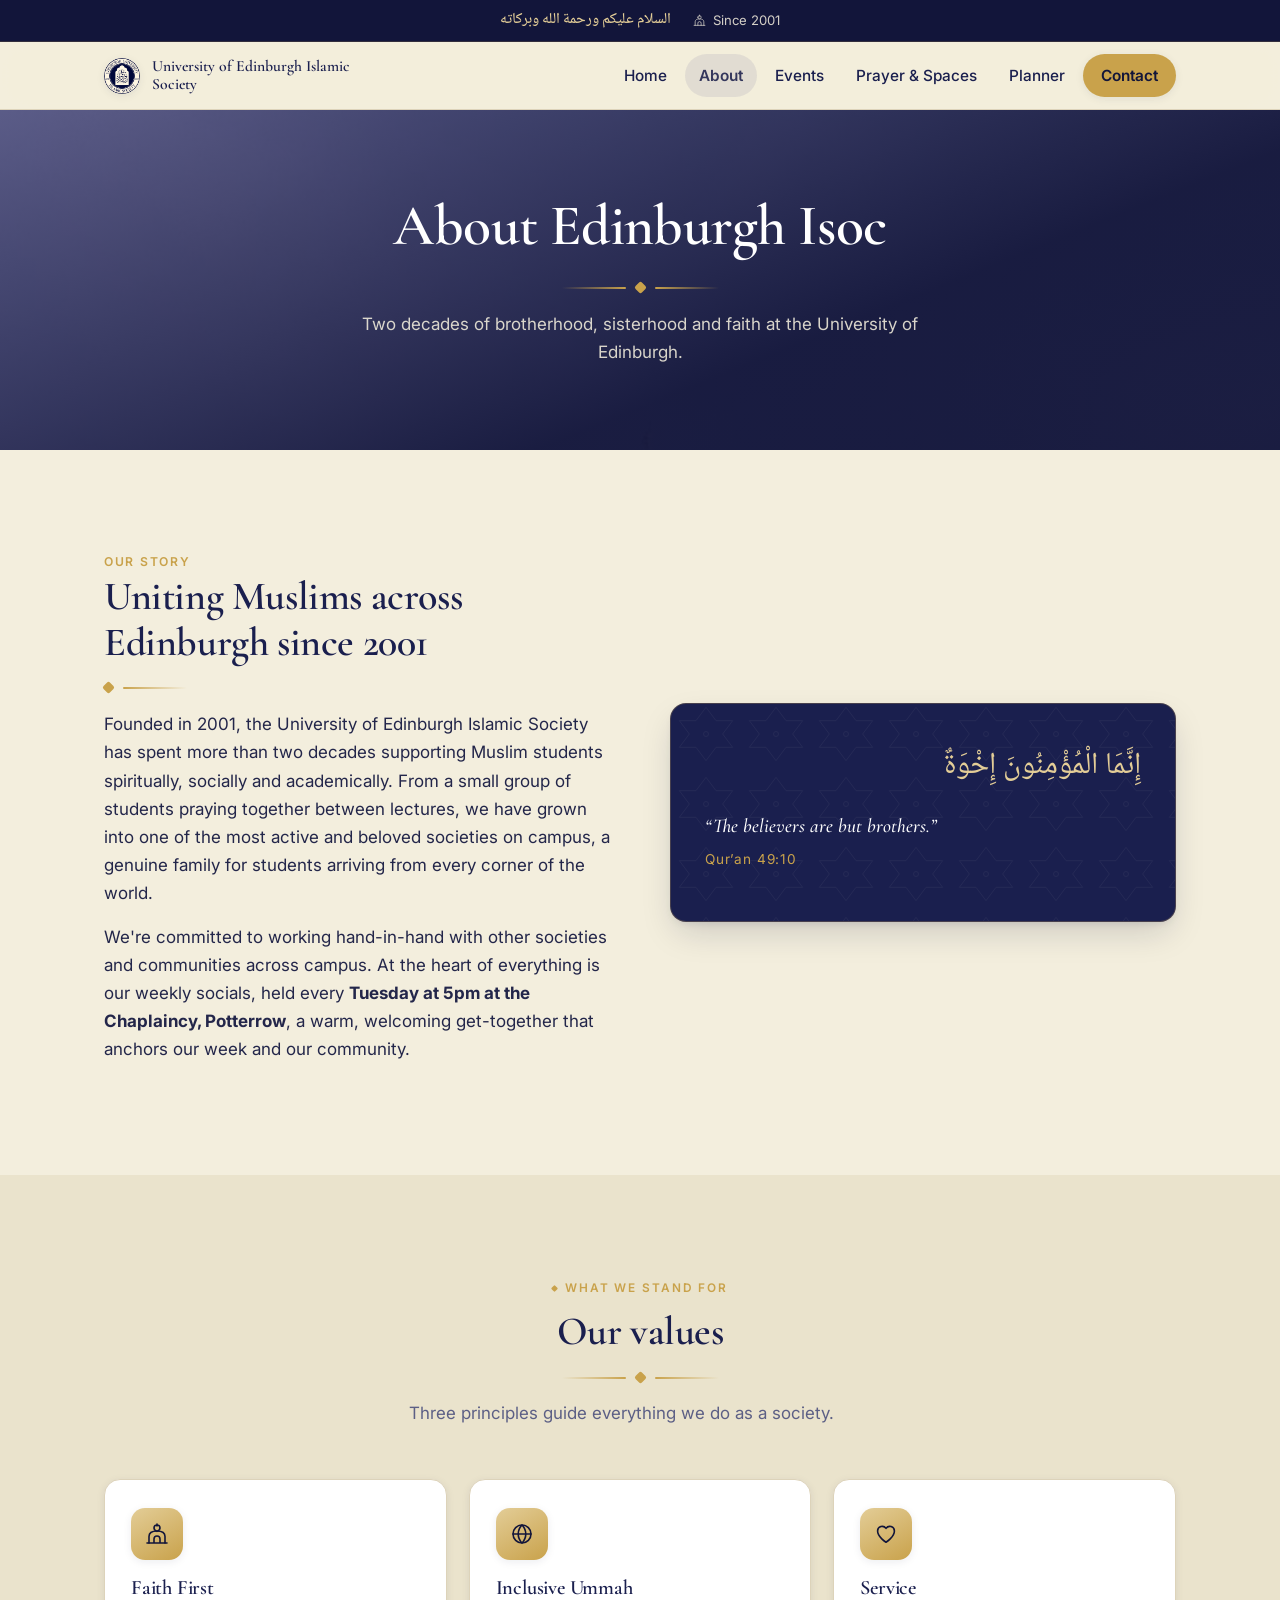
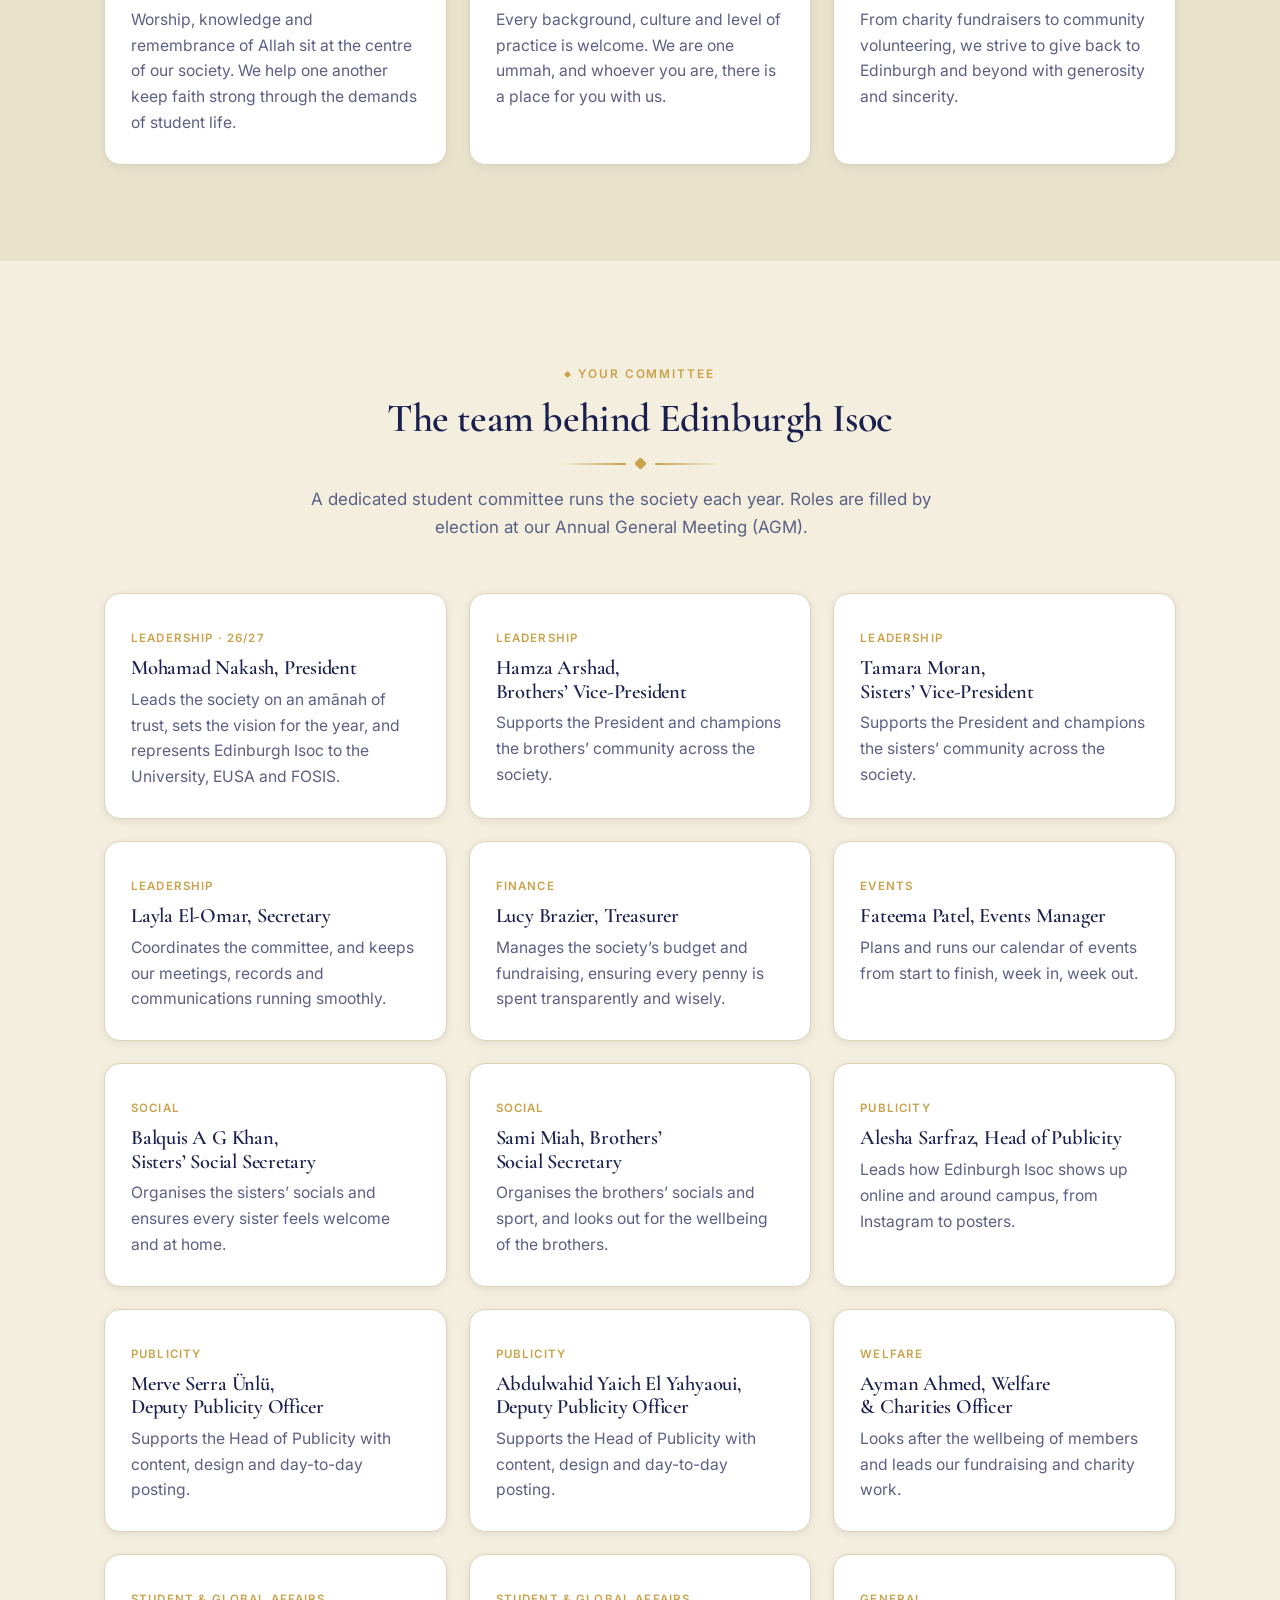
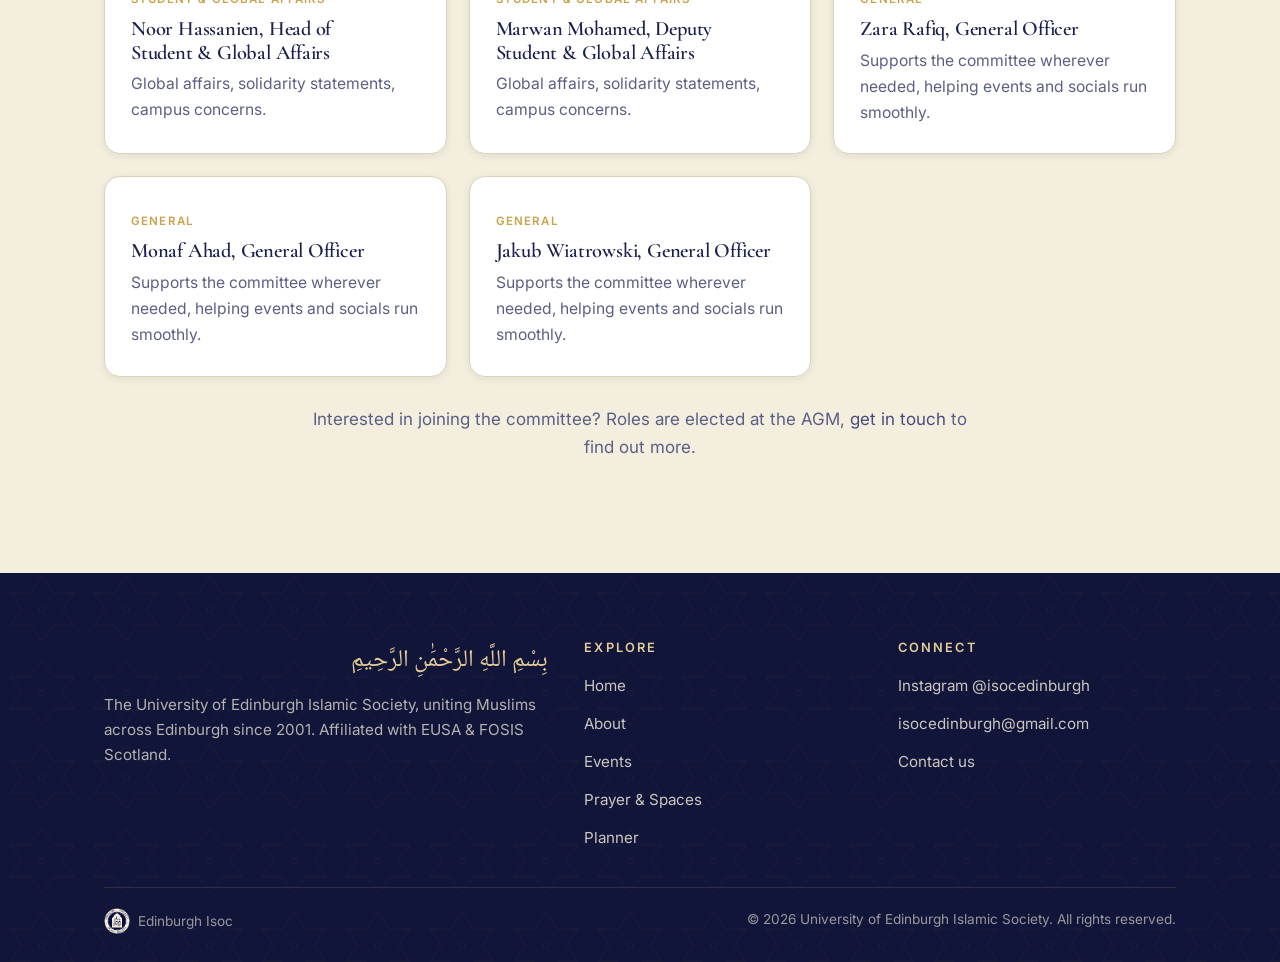
==== about.html @ 8b5e1097 "Initial commit: Edinburgh Isoc website, ready for Vercel Static multi-page site (Home, About, Events" ====
<!DOCTYPE html>
<html lang="en">
<head>
  <meta charset="UTF-8" />
  <meta name="viewport" content="width=device-width, initial-scale=1.0" />
  <title>About · Edinburgh Isoc</title>
  <meta name="description" content="About the University of Edinburgh Islamic Society (Edinburgh Isoc): our story since 2001, our values, and our committee." />
  <link rel="icon" href="assets/logo-mark.png" />
  <link rel="preconnect" href="https://fonts.googleapis.com" />
  <link rel="preconnect" href="https://fonts.gstatic.com" crossorigin />
  <link rel="stylesheet" href="assets/style.css" />
</head>
<body>

  <div class="topbar">
    <div class="topbar-inner">
      <span class="salaam">السلام عليكم ورحمة الله وبركاته</span>
      <span class="tb-item"><svg viewBox="0 0 24 24" fill="none" stroke="currentColor" stroke-width="1.6" stroke-linecap="round" stroke-linejoin="round" aria-hidden="true"><path d="M12 2v2M9 6a3 3 0 1 1 6 0c0 1.7-1.3 2.6-3 3.4C10.3 8.6 9 7.7 9 6Z"/><path d="M4 21v-6.5C4 11 7 9 12 9s8 2 8 5.5V21"/><path d="M2 21h20M9 21v-4a3 3 0 0 1 6 0v4"/></svg> Since 2001</span>
    </div>
  </div>

  <header class="nav">
    <nav class="nav-inner" aria-label="Primary">
      <a class="brand" href="index.html" aria-label="University of Edinburgh Islamic Society home">
        <img class="brand-mark" src="assets/logo-mark.png" alt="Edinburgh Isoc crescent logo" width="36" height="36"
          onerror="this.outerHTML='&lt;svg class=&quot;brand-mark&quot; viewBox=&quot;0 0 100 100&quot; width=&quot;36&quot; height=&quot;36&quot; aria-hidden=&quot;true&quot;&gt;&lt;path d=&quot;M68 12a40 40 0 1 0 0 76 32 32 0 1 1 0-76z&quot; fill=&quot;%23c9a24b&quot;/&gt;&lt;/svg&gt;'" />
        <span class="brand-text"><b>University of Edinburgh Islamic Society</b></span>
      </a>
      <div class="nav-links">
        <a href="index.html">Home</a>
        <a href="about.html" class="active" aria-current="page">About</a>
        <a href="fixr.html">Events</a>
        <a href="prayer.html">Prayer &amp; Spaces</a>
        <a href="planner.html">Planner</a>
        <a href="contact.html" class="nav-cta">Contact</a>
      </div>
      <button class="hamburger" aria-label="Open menu" aria-expanded="false" aria-controls="primary-menu">
        <span></span><span></span><span></span>
      </button>
    </nav>
  </header>
  <div class="nav-overlay" aria-hidden="true"></div>

  <main>
    <section class="page-hero">
      <div class="hero-bg"></div>
      <div class="hero-scrim"></div>
      <div class="hero-inner">
        <h1>About Edinburgh Isoc</h1>
        <div class="gold-rule"><span class="diamond"></span></div>
        <p class="hero-lead">Two decades of brotherhood, sisterhood and faith at the University of Edinburgh.</p>
      </div>
    </section>

    <!-- ===== Story ===== -->
    <section class="section section--cream">
      <div class="container">
        <div class="feature">
          <div class="reveal">
            <span class="eyebrow" style="color:var(--gold);font-weight:600;letter-spacing:.14em;text-transform:uppercase;font-size:.76rem;">Our story</span>
            <h2>Uniting Muslims across Edinburgh since 2001</h2>
            <div class="gold-rule start"><span class="diamond"></span></div>
            <p>Founded in 2001, the University of Edinburgh Islamic Society has spent more than two decades supporting Muslim students spiritually, socially and academically. From a small group of students praying together between lectures, we have grown into one of the most active and beloved societies on campus, a genuine family for students arriving from every corner of the world.</p>
            <p>We're committed to working hand-in-hand with other societies and communities across campus. At the heart of everything is our weekly socials, held every <strong>Tuesday at 5pm at the Chaplaincy, Potterrow</strong>, a warm, welcoming get-together that anchors our week and our community.</p>
          </div>
          <div class="reveal">
            <div class="quote-card">
              <p class="ar">إِنَّمَا الْمُؤْمِنُونَ إِخْوَةٌ</p>
              <p class="tr">“The believers are but brothers.”</p>
              <p class="ref">Qur’an 49:10</p>
            </div>
          </div>
        </div>
      </div>
    </section>

    <!-- ===== Values ===== -->
    <section class="section section--panel">
      <div class="container">
        <div class="section-head reveal">
          <span class="eyebrow">What we stand for</span>
          <h2>Our values</h2>
          <div class="gold-rule"><span class="diamond"></span></div>
          <p>Three principles guide everything we do as a society.</p>
        </div>
        <div class="grid grid-3">
          <article class="card reveal">
            <span class="icon-chip" aria-hidden="true"><svg viewBox="0 0 24 24" fill="none" stroke="currentColor" stroke-width="1.6" stroke-linecap="round" stroke-linejoin="round" aria-hidden="true"><path d="M12 2v2M9 6a3 3 0 1 1 6 0c0 1.7-1.3 2.6-3 3.4C10.3 8.6 9 7.7 9 6Z"/><path d="M4 21v-6.5C4 11 7 9 12 9s8 2 8 5.5V21"/><path d="M2 21h20M9 21v-4a3 3 0 0 1 6 0v4"/></svg></span>
            <h3>Faith First</h3>
            <p>Worship, knowledge and remembrance of Allah sit at the centre of our society. We help one another keep faith strong through the demands of student life.</p>
          </article>
          <article class="card reveal">
            <span class="icon-chip" aria-hidden="true"><svg viewBox="0 0 24 24" fill="none" stroke="currentColor" stroke-width="1.6" stroke-linecap="round" stroke-linejoin="round" aria-hidden="true"><circle cx="12" cy="12" r="9"/><path d="M3 12h18M12 3c2.5 2.6 3.8 5.7 3.8 9s-1.3 6.4-3.8 9c-2.5-2.6-3.8-5.7-3.8-9S9.5 5.6 12 3Z"/></svg></span>
            <h3>Inclusive Ummah</h3>
            <p>Every background, culture and level of practice is welcome. We are one ummah, and whoever you are, there is a place for you with us.</p>
          </article>
          <article class="card reveal">
            <span class="icon-chip" aria-hidden="true"><svg viewBox="0 0 24 24" fill="none" stroke="currentColor" stroke-width="1.6" stroke-linecap="round" stroke-linejoin="round" aria-hidden="true"><path d="M12 20.2S3.6 15 3.6 9a4.6 4.6 0 0 1 8.4-2.6A4.6 4.6 0 0 1 20.4 9c0 6-8.4 11.2-8.4 11.2Z"/></svg></span>
            <h3>Service</h3>
            <p>From charity fundraisers to community volunteering, we strive to give back to Edinburgh and beyond with generosity and sincerity.</p>
          </article>
        </div>
      </div>
    </section>

    <!-- ===== Committee ===== -->
    <section class="section section--cream">
      <div class="container">
        <div class="section-head reveal">
          <span class="eyebrow">Your committee</span>
          <h2>The team behind Edinburgh Isoc</h2>
          <div class="gold-rule"><span class="diamond"></span></div>
          <p>A dedicated student committee runs the society each year. Roles are filled by election at our Annual General Meeting (AGM).</p>
        </div>
        <div class="grid grid-3">
          <article class="card reveal">
            <span class="role-tag">Leadership · 26/27</span>
            <h3>Mohamad Nakash, President</h3>
            <p>Leads the society on an amānah of trust, sets the vision for the year, and represents Edinburgh Isoc to the University, EUSA and FOSIS.</p>
          </article>
          <article class="card reveal">
            <span class="role-tag">Leadership</span>
            <h3>Hamza Arshad, Brothers’ Vice-President</h3>
            <p>Supports the President and champions the brothers’ community across the society.</p>
          </article>
          <article class="card reveal">
            <span class="role-tag">Leadership</span>
            <h3>Tamara Moran, Sisters’ Vice-President</h3>
            <p>Supports the President and champions the sisters’ community across the society.</p>
          </article>
          <article class="card reveal">
            <span class="role-tag">Leadership</span>
            <h3>Layla El-Omar, Secretary</h3>
            <p>Coordinates the committee, and keeps our meetings, records and communications running smoothly.</p>
          </article>
          <article class="card reveal">
            <span class="role-tag">Finance</span>
            <h3>Lucy Brazier, Treasurer</h3>
            <p>Manages the society’s budget and fundraising, ensuring every penny is spent transparently and wisely.</p>
          </article>
          <article class="card reveal">
            <span class="role-tag">Events</span>
            <h3>Fateema Patel, Events Manager</h3>
            <p>Plans and runs our calendar of events from start to finish, week in, week out.</p>
          </article>
          <article class="card reveal">
            <span class="role-tag">Social</span>
            <h3>Balquis A G Khan, Sisters’ Social Secretary</h3>
            <p>Organises the sisters’ socials and ensures every sister feels welcome and at home.</p>
          </article>
          <article class="card reveal">
            <span class="role-tag">Social</span>
            <h3>Sami Miah, Brothers’ Social Secretary</h3>
            <p>Organises the brothers’ socials and sport, and looks out for the wellbeing of the brothers.</p>
          </article>
          <article class="card reveal">
            <span class="role-tag">Publicity</span>
            <h3>Alesha Sarfraz, Head of Publicity</h3>
            <p>Leads how Edinburgh Isoc shows up online and around campus, from Instagram to posters.</p>
          </article>
          <article class="card reveal">
            <span class="role-tag">Publicity</span>
            <h3>Merve Serra Ünlü, Deputy Publicity Officer</h3>
            <p>Supports the Head of Publicity with content, design and day-to-day posting.</p>
          </article>
          <article class="card reveal">
            <span class="role-tag">Publicity</span>
            <h3>Abdulwahid Yaich El Yahyaoui, Deputy Publicity Officer</h3>
            <p>Supports the Head of Publicity with content, design and day-to-day posting.</p>
          </article>
          <article class="card reveal">
            <span class="role-tag">Welfare</span>
            <h3>Ayman Ahmed, Welfare &amp; Charities Officer</h3>
            <p>Looks after the wellbeing of members and leads our fundraising and charity work.</p>
          </article>
          <article class="card reveal">
            <span class="role-tag">Student &amp; Global Affairs</span>
            <h3>Noor Hassanien, Head of Student &amp; Global Affairs</h3>
            <p>Global affairs, solidarity statements, campus concerns.</p>
          </article>
          <article class="card reveal">
            <span class="role-tag">Student &amp; Global Affairs</span>
            <h3>Marwan Mohamed, Deputy Student &amp; Global Affairs</h3>
            <p>Global affairs, solidarity statements, campus concerns.</p>
          </article>
          <article class="card reveal">
            <span class="role-tag">General</span>
            <h3>Zara Rafiq, General Officer</h3>
            <p>Supports the committee wherever needed, helping events and socials run smoothly.</p>
          </article>
          <article class="card reveal">
            <span class="role-tag">General</span>
            <h3>Monaf Ahad, General Officer</h3>
            <p>Supports the committee wherever needed, helping events and socials run smoothly.</p>
          </article>
          <article class="card reveal">
            <span class="role-tag">General</span>
            <h3>Jakub Wiatrowski, General Officer</h3>
            <p>Supports the committee wherever needed, helping events and socials run smoothly.</p>
          </article>
        </div>
        <p class="center" style="color:var(--muted);margin-top:28px;">Interested in joining the committee? Roles are elected at the AGM, <a href="contact.html">get in touch</a> to find out more.</p>
      </div>
    </section>
  </main>

  <footer class="footer">
    <div class="container">
      <div class="footer-grid">
        <div class="footer-about">
          <p class="bismillah">بِسْمِ اللَّهِ الرَّحْمَٰنِ الرَّحِيمِ</p>
          <p>The University of Edinburgh Islamic Society, uniting Muslims across Edinburgh since 2001. Affiliated with EUSA &amp; FOSIS Scotland.</p>
        </div>
        <div>
          <h4>Explore</h4>
          <ul>
            <li><a href="index.html">Home</a></li>
            <li><a href="about.html">About</a></li>
            <li><a href="fixr.html">Events</a></li>
            <li><a href="prayer.html">Prayer &amp; Spaces</a></li>
            <li><a href="planner.html">Planner</a></li>
          </ul>
        </div>
        <div>
          <h4>Connect</h4>
          <ul>
            <li><a href="https://instagram.com/isocedinburgh" target="_blank" rel="noopener">Instagram @isocedinburgh</a></li>
            <li><a href="mailto:isocedinburgh@gmail.com">isocedinburgh@gmail.com</a></li>
            <li><a href="contact.html">Contact us</a></li>
          </ul>
        </div>
      </div>
      <div class="footer-bottom">
        <span class="brand-mini">
          <img src="assets/logo-mark.png" alt="" aria-hidden="true" width="26" height="26" onerror="this.style.display='none'" />
          Edinburgh Isoc
        </span>
        <span>&copy; <span id="year">2026</span> University of Edinburgh Islamic Society. All rights reserved.</span>
      </div>
    </div>
  </footer>

  <script src="assets/script.js"></script>
</body>
</html>
---- assets/style.css ----
/* =====================================================================
   University of Edinburgh Islamic Society (Edinburgh Isoc)
   Global stylesheet (all pages)
   Handwritten CSS. No frameworks, no bundlers.
   ===================================================================== */

@import url('https://fonts.googleapis.com/css2?family=Cormorant+Garamond:ital,wght@0,500;0,600;0,700;1,500&family=Parisienne&family=Inter:wght@400;500;600;700&family=Noto+Naskh+Arabic:wght@400;500;600;700&display=swap');

/* ---------- Design tokens — navy / gold / cream ---------- */
:root {
  --ink: #1a1f4e;
  --ink2: #12153a;
  --green: #4a4b7c;
  --green2: #34375c;
  --gold: #c9a24b;
  --gold-lt: #e3cd97;
  --cream: #f3eedd;
  --panel: #eae3cc;
  --text: #23264a;
  --muted: #5c5f85;
  --white: #ffffff;
  --line: #ddd3ba;

  --serif: 'Cormorant Garamond', Georgia, 'Times New Roman', Times, serif;
  --serif-italic: 'Cormorant Garamond', Georgia, serif;
  --script: 'Parisienne', 'Snell Roundhand', cursive;
  --body: 'Inter', system-ui, -apple-system, 'Segoe UI', Roboto, Helvetica, Arial, sans-serif;
  --arabic: 'Noto Naskh Arabic', 'Geeza Pro', 'Traditional Arabic', serif;

  --radius: 16px;
  --radius-sm: 10px;
  --radius-lg: 26px;
  --maxw: 1120px;
  --shadow-sm: 0 2px 8px rgba(18, 21, 58, 0.08);
  --shadow: 0 14px 34px -6px rgba(18, 21, 58, 0.18), 0 4px 10px -4px rgba(18, 21, 58, 0.12);
  --shadow-lg: 0 30px 60px -12px rgba(18, 21, 58, 0.32), 0 10px 24px -8px rgba(18, 21, 58, 0.18);
  --ring: 0 0 0 3px rgba(201, 162, 75, 0.38);

  /* subtle 8-point Islamic star lattice, tokenised so any section can call it */
  --pattern-gold: url("data:image/svg+xml,%3Csvg xmlns='http://www.w3.org/2000/svg' width='84' height='84' viewBox='0 0 84 84'%3E%3Cg fill='none' stroke='%23c9a24b' stroke-width='1'%3E%3Cpath d='M42 4 L54 20 L74 20 L62 36 L74 52 L54 52 L42 68 L30 52 L10 52 L22 36 L10 20 L30 20 Z'/%3E%3Ccircle cx='42' cy='36' r='3'/%3E%3C/g%3E%3C/svg%3E");
  --pattern-cream: url("data:image/svg+xml,%3Csvg xmlns='http://www.w3.org/2000/svg' width='84' height='84' viewBox='0 0 84 84'%3E%3Cg fill='none' stroke='%23f3eedd' stroke-width='1'%3E%3Cpath d='M42 4 L54 20 L74 20 L62 36 L74 52 L54 52 L42 68 L30 52 L10 52 L22 36 L10 20 L30 20 Z'/%3E%3Ccircle cx='42' cy='36' r='3'/%3E%3C/g%3E%3C/svg%3E");
  --grain: url("data:image/svg+xml,%3Csvg xmlns='http://www.w3.org/2000/svg' width='140' height='140'%3E%3Cfilter id='n'%3E%3CfeTurbulence type='fractalNoise' baseFrequency='0.85' numOctaves='2' stitchTiles='stitch'/%3E%3CfeColorMatrix type='saturate' values='0'/%3E%3C/filter%3E%3Crect width='100%25' height='100%25' filter='url(%23n)'/%3E%3C/svg%3E");
}

/* ---------- Reset / base ---------- */
*, *::before, *::after { box-sizing: border-box; }
html { scroll-behavior: smooth; -webkit-text-size-adjust: 100%; }
body {
  margin: 0;
  font-family: var(--body);
  color: var(--text);
  background: var(--cream);
  line-height: 1.65;
  font-size: 17px;
  -webkit-font-smoothing: antialiased;
  text-rendering: optimizeLegibility;
}
img { max-width: 100%; display: block; }
a { color: var(--green); text-decoration: none; }
a:hover { color: var(--green2); }
h1, h2, h3, h4 {
  font-family: var(--serif);
  font-optical-sizing: auto;
  color: var(--ink);
  line-height: 1.14;
  font-weight: 600;
  margin: 0 0 .4em;
  letter-spacing: -.01em;
  text-wrap: balance;
}
h1 { font-size: clamp(2.3rem, 5.4vw, 3.6rem); font-weight: 600; }
h2 { font-size: clamp(1.7rem, 3.6vw, 2.5rem); }
h3 { font-size: 1.28rem; font-weight: 600; }
p { margin: 0 0 1rem; max-width: 62ch; }
p.center, .center p { margin-inline: auto; }
:focus-visible { outline: none; box-shadow: var(--ring); border-radius: 6px; }

/* ---------- Layout helpers ---------- */
.container { width: 100%; max-width: var(--maxw); margin-inline: auto; padding-inline: 24px; }
.section { padding: clamp(52px, 7.5vw, 96px) 0; }
.section--cream { background: var(--cream); }
.section--panel { background: var(--panel); position: relative; }
.section--ink { background: var(--ink); color: var(--cream); }
.section--ink.has-photo {
  position: relative;
  background-image:
    linear-gradient(165deg, rgba(74,75,124,.5), rgba(18,21,58,.94) 62%),
    url('cta-photo.jpg');
  background-size: cover;
  background-position: center 42%;
}
.section--ink.has-photo::before { content: ""; position: absolute; inset: 0; background-image: var(--pattern-gold); background-size: 84px 84px; opacity: .08; mix-blend-mode: soft-light; }
.section--ink.has-photo .container { position: relative; }
.section-head { max-width: 720px; margin: 0 auto clamp(30px, 4vw, 52px); text-align: center; }
.section-head.left { margin-inline: 0; text-align: left; }
.section-head .eyebrow { display: inline-flex; align-items: center; gap: 8px; font-family: var(--body); font-weight: 600; letter-spacing: .16em; text-transform: uppercase; font-size: .74rem; color: var(--gold); margin-bottom: .7rem; }
.section-head .eyebrow::before { content: ""; width: 5px; height: 5px; background: var(--gold); transform: rotate(45deg); border-radius: 1px; }
.section-head p { color: var(--muted); font-size: 1.06rem; }
.lead { font-size: 1.15rem; color: var(--muted); }
.center { text-align: center; }

/* ---------- Gold divider ---------- */
.gold-rule { display: flex; align-items: center; justify-content: center; gap: 10px; margin: 18px auto; }
.gold-rule::before, .gold-rule::after { content: ""; height: 2px; width: 64px; background: linear-gradient(90deg, transparent, var(--gold)); border-radius: 2px; }
.gold-rule::after { background: linear-gradient(90deg, var(--gold), transparent); }
.gold-rule .diamond { width: 9px; height: 9px; background: var(--gold); transform: rotate(45deg); border-radius: 2px; }
.gold-rule.start { justify-content: flex-start; }
.gold-rule.start::before { display: none; }

/* Arabic text */
.arabic { font-family: var(--arabic); direction: rtl; line-height: 2; }

/* Script accent — sparing use, short phrases only */
.script { font-family: var(--script); font-weight: 400; color: var(--gold); line-height: 1.1; }
.hero-script { display: block; font-family: var(--script); font-size: clamp(2rem, 4.4vw, 2.9rem); color: var(--gold-lt); margin: -.35rem 0 .6rem; }

/* =====================================================================
   Salaam top bar
   ===================================================================== */
.topbar { background: var(--ink2); color: var(--gold-lt); font-size: .82rem; border-bottom: 1px solid rgba(201,162,75,.18); }
.topbar-inner { display: flex; align-items: center; justify-content: center; gap: 22px; padding: 8px 24px; max-width: var(--maxw); margin-inline: auto; white-space: nowrap; overflow-x: auto; scrollbar-width: none; }
.topbar-inner::-webkit-scrollbar { display: none; }
.topbar .salaam { font-family: var(--arabic); direction: rtl; color: var(--gold-lt); font-size: .95rem; font-weight: 500; }
.topbar .tb-item { color: rgba(243,238,221,.86); display: inline-flex; align-items: center; gap: 7px; }
.topbar .tb-item svg { flex: none; width: 13px; height: 13px; opacity: .85; }
.topbar .tb-spacer { flex: 1 1 auto; min-width: 8px; }
.topbar .tb-link { color: var(--gold); font-weight: 600; }
.topbar .tb-link:hover { color: var(--gold-lt); }

/* =====================================================================
   Sticky nav
   ===================================================================== */
.nav { position: sticky; top: 0; z-index: 50; background: rgba(243,238,221,.86); backdrop-filter: saturate(160%) blur(14px); -webkit-backdrop-filter: saturate(160%) blur(14px); border-bottom: 1px solid var(--line); }
.nav-inner { display: flex; align-items: center; justify-content: space-between; gap: 16px; padding: 12px 24px; max-width: var(--maxw); margin-inline: auto; }
.brand { display: inline-flex; align-items: center; gap: 12px; }
.brand img.brand-mark, .brand svg.brand-mark { width: 36px; height: 36px; border-radius: 50%; object-fit: cover; box-shadow: var(--shadow-sm); background: var(--cream); }
.brand-text { display: flex; flex-direction: column; line-height: 1.15; max-width: 230px; }
.brand-text b { font-family: var(--serif); font-weight: 600; color: var(--ink); font-size: .98rem; white-space: normal; }
.brand-text span { font-size: .72rem; color: var(--muted); letter-spacing: .04em; }

.nav-links { display: flex; align-items: center; gap: 4px; }
.nav-links a { color: var(--ink); font-weight: 500; font-size: .96rem; padding: 9px 14px; border-radius: 999px; transition: background .18s ease, color .18s ease; }
.nav-links a:hover { background: rgba(201,162,75,.14); }
.nav-links a.active { color: var(--green2); background: rgba(74,75,124,.10); font-weight: 600; }
.nav-links a.nav-cta { background: var(--gold); color: var(--ink2); font-weight: 600; padding: 9px 18px; box-shadow: var(--shadow-sm); }
.nav-links a.nav-cta:hover { background: var(--gold-lt); }

.hamburger { display: none; flex-direction: column; gap: 5px; background: none; border: 0; cursor: pointer; padding: 8px; border-radius: 10px; }
.hamburger span { width: 24px; height: 2px; background: var(--ink); border-radius: 2px; transition: transform .25s ease, opacity .25s ease; }
.nav-overlay { display: none; }

/* =====================================================================
   Buttons
   ===================================================================== */
.btn { display: inline-flex; align-items: center; justify-content: center; gap: 8px; font-family: var(--body); font-weight: 600; font-size: .98rem; padding: 13px 25px; border-radius: 999px; border: 2px solid transparent; cursor: pointer; transition: transform .18s ease, box-shadow .22s ease, background .2s ease, color .2s ease; line-height: 1; position: relative; }
.btn:active { transform: translateY(1px); }
.btn-gold { background: linear-gradient(160deg, var(--gold-lt), var(--gold)); color: var(--ink2); box-shadow: var(--shadow-sm); }
.btn-gold:hover { background: linear-gradient(160deg, var(--gold-lt), var(--gold-lt)); color: var(--ink2); box-shadow: var(--shadow); transform: translateY(-2px); }
.btn-green { background: linear-gradient(160deg, var(--green), var(--green2)); color: var(--white); box-shadow: var(--shadow-sm); }
.btn-green:hover { background: var(--green2); color: var(--white); box-shadow: var(--shadow); transform: translateY(-2px); }
.btn-ghost { background: transparent; color: var(--gold); border-color: var(--gold); }
.btn-ghost:hover { background: rgba(201,162,75,.14); color: var(--gold-lt); transform: translateY(-2px); }
.btn-ghost.on-light { color: var(--green2); border-color: var(--gold); }
.btn-ghost.on-light:hover { background: rgba(201,162,75,.12); color: var(--green2); }
.btn-row { display: flex; flex-wrap: wrap; gap: 14px; }
.btn-row.center { justify-content: center; }
.btn svg { width: 17px; height: 17px; }

/* =====================================================================
   Hero — photographic, layered
   ===================================================================== */
.hero {
  position: relative;
  color: var(--cream);
  overflow: hidden;
  isolation: isolate;
}
.hero-bg {
  position: absolute; inset: 0; z-index: -3;
  background-image: url('hero-photo.jpg');
  background-size: cover; background-position: center 78%;
}
.hero-scrim {
  position: absolute; inset: 0; z-index: -2;
  background:
    radial-gradient(120% 90% at 50% -10%, rgba(74,75,124,.55) 0%, rgba(18,21,58,.86) 55%, rgba(18,21,58,.97) 100%);
}
.hero-pattern {
  position: absolute; inset: 0; z-index: -1;
  background-image: var(--pattern-gold);
  background-size: 84px 84px;
  opacity: .12;
  mix-blend-mode: soft-light;
}
.hero-inner { position: relative; max-width: var(--maxw); margin-inline: auto; padding: clamp(64px, 10vw, 116px) 24px; text-align: center; }
.hero h1 { color: var(--white); }
.hero .logo-full { width: clamp(112px, 20vw, 138px); height: auto; margin: 0 auto 24px; border-radius: 50%; box-shadow: var(--shadow-lg), 0 0 0 3px rgba(201,162,75,.5); background: var(--cream); padding: 6px; }
.hero .bismillah { font-family: var(--arabic); direction: rtl; color: var(--gold-lt); font-size: clamp(1.6rem, 4vw, 2.3rem); margin-bottom: 10px; }
.hero .gold-rule::before, .hero .gold-rule::after { background: linear-gradient(90deg, transparent, var(--gold)); }
.hero .gold-rule::after { background: linear-gradient(90deg, var(--gold), transparent); }
.hero .hero-lead { color: rgba(243,238,221,.92); font-size: 1.22rem; max-width: 640px; margin: 8px auto 26px; font-family: var(--serif-italic); font-style: italic; font-weight: 500; }
.hero .hero-meta { margin-top: 26px; color: var(--gold-lt); font-size: .84rem; letter-spacing: .1em; text-transform: uppercase; display: inline-flex; gap: 18px; flex-wrap: wrap; justify-content: center; }
.hero .hero-meta span { display: inline-flex; align-items: center; gap: 7px; }
.hero .hero-meta svg { width: 15px; height: 15px; }

/* Page (inner) hero — smaller, for sub pages, same photographic system */
.page-hero { position: relative; color: var(--cream); overflow: hidden; isolation: isolate; }
.page-hero .hero-bg { background-position: center 60%; }
.page-hero .hero-scrim { background: linear-gradient(158deg, rgba(74,75,124,.78), rgba(18,21,58,.94) 65%); }
.page-hero .hero-inner { padding: clamp(52px, 7.5vw, 84px) 24px; }
.page-hero h1 { color: var(--white); }
.page-hero .hero-lead { margin: 0 auto; max-width: 640px; color: rgba(243,238,221,.88); }
.page-hero .arabic-sub { font-family: var(--arabic); direction: rtl; color: var(--gold-lt); font-size: clamp(1.4rem, 3.5vw, 2rem); margin: 4px 0 12px; }
.page-hero .eyebrow-pale { display: inline-flex; align-items: center; gap: 8px; font-size: .74rem; letter-spacing: .18em; text-transform: uppercase; color: var(--gold-lt); margin-bottom: .8rem; }
.page-hero .eyebrow-pale::before { content: ""; width: 5px; height: 5px; background: var(--gold-lt); transform: rotate(45deg); }

/* =====================================================================
   Cards
   ===================================================================== */
.grid { display: grid; gap: 22px; }
.grid-3 { grid-template-columns: repeat(3, 1fr); }
.grid-2 { grid-template-columns: repeat(2, 1fr); }

.card { background: var(--white); border: 1px solid var(--line); border-radius: var(--radius); padding: 28px 26px; box-shadow: var(--shadow-sm); transition: transform .22s ease, box-shadow .22s ease, border-color .22s ease; position: relative; }
.card:hover { transform: translateY(-6px); box-shadow: var(--shadow); border-color: var(--gold-lt); }
.icon-chip { display: inline-flex; align-items: center; justify-content: center; width: 52px; height: 52px; border-radius: 14px; background: linear-gradient(150deg, var(--gold-lt), var(--gold)); color: var(--ink2); margin-bottom: 16px; box-shadow: var(--shadow-sm); }
.icon-chip svg { width: 24px; height: 24px; stroke: currentColor; fill: none; stroke-width: 1.6; }
.card h3 { margin-bottom: .35em; }
.card p { color: var(--muted); margin-bottom: 0; font-size: .98rem; }
.card .role-tag { display: inline-block; font-size: .72rem; font-weight: 600; letter-spacing: .1em; text-transform: uppercase; color: var(--gold); margin-bottom: 8px; }

/* =====================================================================
   Lineage / chain of presidents
   ===================================================================== */
.lineage { border-top: 1px solid var(--line); max-width: 640px; margin: 0 auto; }
.lineage-row { display: grid; grid-template-columns: 5.5rem 1fr; gap: 1.5rem; padding: 1.05rem 0; border-bottom: 1px solid var(--line); align-items: baseline; }
.lineage-row .yr { font-family: var(--body); font-weight: 600; letter-spacing: .04em; color: var(--gold); font-variant-numeric: tabular-nums; font-size: .92rem; }
.lineage-row .who { font-family: var(--serif); font-weight: 600; color: var(--ink); font-size: 1.12rem; }
.lineage-row .who .tag { font-family: var(--body); font-weight: 500; font-size: .78rem; color: var(--muted); margin-left: .5em; }
.lineage-row.current .who { color: var(--green2); }
.lineage-row.current .who .tag { color: var(--green); font-weight: 600; }

/* =====================================================================
   Quote bands
   ===================================================================== */
.quote-band { background: linear-gradient(145deg, var(--green) 0%, var(--green2) 55%, var(--ink) 100%); color: var(--cream); text-align: center; border-radius: var(--radius-lg); padding: clamp(40px, 6.5vw, 72px); position: relative; overflow: hidden; box-shadow: var(--shadow); }
.quote-band::before { content: ""; position: absolute; inset: 0; background-image: var(--pattern-cream); background-size: 84px 84px; opacity: .07; }
.quote-band::after { content: "\201D"; position: absolute; top: -14px; left: 30px; font-family: var(--serif); font-size: 9rem; color: rgba(201,162,75,.24); line-height: 1; }
.quote-band .ar { position: relative; font-family: var(--arabic); direction: rtl; color: var(--gold-lt); font-size: clamp(1.8rem, 4.5vw, 2.6rem); margin-bottom: 14px; line-height: 1.9; }
.quote-band .tr { position: relative; font-family: var(--serif-italic); font-size: clamp(1.18rem, 2.4vw, 1.55rem); font-style: italic; font-weight: 500; max-width: 720px; margin: 0 auto 8px; color: var(--white); }
.quote-band .ref { position: relative; color: var(--gold-lt); font-size: .9rem; letter-spacing: .06em; }

.quote-card { background: var(--ink); color: var(--cream); border-radius: var(--radius); padding: 34px; box-shadow: var(--shadow); border: 1px solid rgba(201,162,75,.25); display: flex; flex-direction: column; justify-content: center; position: relative; overflow: hidden; }
.quote-card::before { content: ""; position: absolute; inset: 0; background-image: var(--pattern-cream); background-size: 70px 70px; opacity: .06; }
.quote-card .ar { position: relative; font-family: var(--arabic); direction: rtl; color: var(--gold-lt); font-size: 1.9rem; line-height: 1.9; margin-bottom: 14px; }
.quote-card .tr { position: relative; font-family: var(--serif-italic); font-style: italic; font-weight: 500; font-size: 1.22rem; color: var(--white); margin-bottom: 6px; }
.quote-card .ref { position: relative; color: var(--gold); font-size: .85rem; letter-spacing: .06em; }

/* =====================================================================
   Two-column feature
   ===================================================================== */
.feature { display: grid; grid-template-columns: 1fr 1fr; gap: clamp(30px, 5vw, 60px); align-items: center; }
.feature .ticklist { list-style: none; padding: 0; margin: 18px 0 24px; display: grid; gap: 12px; }
.feature .ticklist li { display: flex; gap: 12px; align-items: flex-start; color: var(--text); }
.tick { flex: none; width: 24px; height: 24px; border-radius: 50%; background: rgba(74,75,124,.12); color: var(--green); display: inline-flex; align-items: center; justify-content: center; margin-top: 2px; }
.tick svg { width: 13px; height: 13px; }

/* =====================================================================
   Book cover mockup
   ===================================================================== */
.book-wrap { display: flex; justify-content: center; perspective: 1400px; }
.book {
  width: min(320px, 80%); aspect-ratio: 3 / 4.2; border-radius: 8px 14px 14px 8px;
  background:
    repeating-linear-gradient(100deg, rgba(255,255,255,.035) 0 2px, transparent 2px 5px),
    linear-gradient(150deg, var(--green2), var(--ink) 75%);
  box-shadow: var(--shadow-lg), inset 0 0 0 1px rgba(201,162,75,.3);
  color: var(--cream); padding: 32px 28px; position: relative;
  transform: rotateY(-14deg) rotateX(3deg); transition: transform .45s ease;
  border-left: 8px solid rgba(0,0,0,.28);
}
.book:hover { transform: rotateY(-6deg) rotateX(1deg); }
.book::before { content: ""; position: absolute; inset: 0; background-image: var(--pattern-cream); background-size: 60px 60px; opacity: .05; border-radius: inherit; }
.book::after { content: ""; position: absolute; inset: 14px; border: 1.5px solid rgba(201,162,75,.45); border-radius: 6px; pointer-events: none; }
.book .crescent { font-size: 2.4rem; color: var(--gold-lt); }
.book .b-sub { font-family: var(--body); letter-spacing: .24em; text-transform: uppercase; font-size: .66rem; color: var(--gold); margin-top: 40px; }
.book .b-title { font-family: var(--serif); font-weight: 600; font-size: 1.75rem; line-height: 1.18; margin: 8px 0 6px; color: var(--white); }
.book .b-year { font-family: var(--serif); color: var(--gold-lt); font-size: 1rem; }
.book .b-ar { font-family: var(--arabic); direction: rtl; color: var(--gold-lt); font-size: 1.3rem; position: absolute; bottom: 28px; left: 28px; right: 28px; }

.book-cover {
  display: block; width: min(320px, 80%); aspect-ratio: 3 / 4.24; border-radius: 8px 14px 14px 8px;
  object-fit: cover; object-position: top center;
  box-shadow: var(--shadow-lg), inset 0 0 0 1px rgba(201,162,75,.3);
  transform: rotateY(-14deg) rotateX(3deg); transition: transform .45s ease;
  border-left: 8px solid rgba(0,0,0,.28);
}
.book-cover:hover { transform: rotateY(-6deg) rotateX(1deg); }

/* =====================================================================
   Prayer times widget
   ===================================================================== */
.prayer-widget { position: relative; overflow: hidden; background: linear-gradient(150deg, var(--green) 0%, var(--green2) 55%, var(--ink) 100%); color: var(--cream); border-radius: var(--radius-lg); padding: clamp(26px, 4vw, 40px); box-shadow: var(--shadow); border: 1px solid rgba(201,162,75,.25); }
.prayer-widget::before { content: ""; position: absolute; inset: 0; background-image: var(--pattern-cream); background-size: 84px 84px; opacity: .06; }
.pw-head { position: relative; display: flex; flex-wrap: wrap; align-items: baseline; justify-content: space-between; gap: 8px; margin-bottom: 22px; }
.pw-head h3 { color: var(--white); margin: 0; }
.pw-dates { color: var(--gold-lt); font-size: .92rem; text-align: right; }
.pw-dates .hijri { font-family: var(--arabic); direction: rtl; font-size: 1.05rem; }
.pw-grid { position: relative; display: grid; grid-template-columns: repeat(6, 1fr); gap: 12px; }
.pw-cell { background: rgba(255,255,255,.07); border: 1px solid rgba(201,162,75,.18); border-radius: 14px; padding: 17px 10px; text-align: center; transition: transform .2s ease, background .2s ease; }
.pw-cell .name { font-size: .82rem; letter-spacing: .05em; color: rgba(243,238,221,.82); margin-bottom: 6px; }
.pw-cell .time { font-family: var(--serif); font-weight: 600; font-size: 1.4rem; color: var(--white); font-variant-numeric: tabular-nums; }
.pw-cell.next { background: linear-gradient(150deg, var(--gold-lt), var(--gold)); border-color: var(--gold-lt); transform: translateY(-5px); box-shadow: 0 14px 28px rgba(0,0,0,.28); }
.pw-cell.next .name, .pw-cell.next .time { color: var(--ink2); }
.pw-cell .badge-next { display: none; font-size: .62rem; font-weight: 700; letter-spacing: .14em; text-transform: uppercase; margin-top: 7px; color: var(--ink2); }
.pw-cell.next .badge-next { display: block; }
.pw-note { position: relative; margin: 18px 0 0; color: rgba(243,238,221,.78); font-size: .86rem; }
.pw-error { position: relative; background: rgba(0,0,0,.18); border-radius: 12px; padding: 14px 16px; color: var(--gold-lt); font-size: .92rem; }

/* =====================================================================
   Events
   ===================================================================== */
.semester-title { display: flex; align-items: center; gap: 14px; margin-bottom: 24px; }
.semester-title .pill { background: linear-gradient(150deg, var(--green), var(--green2)); color: var(--white); font-weight: 600; font-size: .8rem; letter-spacing: .07em; padding: 7px 15px; border-radius: 999px; }
.event-list { display: grid; gap: 14px; }
.event { display: grid; grid-template-columns: auto 1fr auto; align-items: center; gap: 18px; background: var(--white); border: 1px solid var(--line); border-radius: var(--radius); padding: 18px 22px; box-shadow: var(--shadow-sm); transition: transform .2s ease, box-shadow .2s ease, border-color .2s ease; }
.event:hover { transform: translateX(5px); box-shadow: var(--shadow); border-color: var(--gold-lt); }
.event.highlight { border-color: var(--gold); background: linear-gradient(0deg, rgba(201,162,75,.08), rgba(201,162,75,.08)), var(--white); }
.date-chip { flex: none; display: flex; flex-direction: column; align-items: center; justify-content: center; width: 70px; min-height: 64px; border-radius: 12px; background: var(--panel); border: 1px solid var(--line); color: var(--green2); padding: 6px; text-align: center; }
.date-chip .m { font-size: .72rem; font-weight: 700; letter-spacing: .08em; text-transform: uppercase; }
.date-chip .d { font-family: var(--serif); font-weight: 600; font-size: 1.08rem; line-height: 1.1; font-variant-numeric: tabular-nums; }
.event .ev-body h4 { font-family: var(--serif); font-weight: 600; margin: 0 0 3px; font-size: 1.12rem; color: var(--ink); }
.event .ev-body p { margin: 0; color: var(--muted); font-size: .92rem; }
.badge { flex: none; font-size: .72rem; font-weight: 700; letter-spacing: .06em; text-transform: uppercase; padding: 6px 13px; border-radius: 999px; white-space: nowrap; }
.badge-free { background: rgba(74,75,124,.14); color: var(--green2); }
.badge-ticketed { background: rgba(201,162,75,.20); color: #8a6d1f; }
.badge-mixed { background: rgba(110,84,160,.16); color: #5b4790; }

/* =====================================================================
   CTA band (gold)
   ===================================================================== */
.cta-band { position: relative; overflow: hidden; background: linear-gradient(150deg, var(--gold-lt), var(--gold)); border-radius: var(--radius-lg); padding: clamp(30px, 4vw, 46px); display: flex; flex-wrap: wrap; align-items: center; justify-content: space-between; gap: 20px; box-shadow: var(--shadow); }
.cta-band::before { content: ""; position: absolute; inset: 0; background-image: var(--pattern-cream); background-size: 70px 70px; opacity: .1; }
.cta-band h3 { position: relative; color: var(--ink2); margin: 0 0 4px; }
.cta-band p { position: relative; color: #5c4a16; margin: 0; max-width: 560px; }
.cta-band > a, .cta-band > div { position: relative; }

/* =====================================================================
   Tables
   ===================================================================== */
.table-wrap { overflow-x: auto; border-radius: var(--radius); border: 1px solid var(--line); box-shadow: var(--shadow-sm); background: var(--white); }
table.styled { width: 100%; border-collapse: collapse; min-width: 480px; }
table.styled th, table.styled td { padding: 14px 18px; text-align: left; border-bottom: 1px solid var(--line); }
table.styled thead th { background: var(--ink); color: var(--cream); font-family: var(--body); font-weight: 600; font-size: .85rem; letter-spacing: .05em; }
table.styled tbody tr:nth-child(even) { background: var(--panel); }
table.styled tbody tr:hover { background: rgba(201,162,75,.10); }
table.styled td:first-child { font-weight: 600; color: var(--ink); }

/* =====================================================================
   Contact form
   ===================================================================== */
.form-card { background: var(--white); border: 1px solid var(--line); border-radius: var(--radius-lg); padding: clamp(26px, 4vw, 38px); box-shadow: var(--shadow); }
.form-row { margin-bottom: 16px; }
.form-row label { display: block; font-weight: 600; font-size: .9rem; color: var(--ink); margin-bottom: 6px; }
.form-row input, .form-row textarea, .form-row select { width: 100%; font-family: var(--body); font-size: 1rem; color: var(--text); padding: 12px 14px; border: 1.5px solid var(--line); border-radius: var(--radius-sm); background: var(--cream); transition: border-color .18s ease, box-shadow .18s ease; }
.form-row input:focus, .form-row textarea:focus, .form-row select:focus { border-color: var(--gold); box-shadow: var(--ring); outline: none; background: var(--white); }
.form-row textarea { min-height: 140px; resize: vertical; }
.form-hint { color: var(--muted); font-size: .88rem; margin-top: 14px; }

/* contact info list */
.info-list { display: grid; gap: 16px; }
.info-card { display: flex; gap: 16px; align-items: flex-start; background: var(--white); border: 1px solid var(--line); border-radius: var(--radius); padding: 20px 22px; box-shadow: var(--shadow-sm); transition: transform .2s ease, box-shadow .2s ease, border-color .2s ease; cursor: pointer; }
.info-card:hover { transform: translateY(-4px); box-shadow: var(--shadow); border-color: var(--gold-lt); }
.info-card .icon-chip { margin-bottom: 0; width: 46px; height: 46px; }
.info-card .icon-chip svg { width: 21px; height: 21px; }
.info-card h3 { font-size: 1.08rem; margin-bottom: 2px; }
.info-card p, .info-card a { margin: 0; color: var(--muted); font-size: .95rem; word-break: break-word; }
.info-card a { color: var(--green); font-weight: 500; }

/* =====================================================================
   Footer
   ===================================================================== */
.footer { position: relative; overflow: hidden; background: var(--ink2); color: rgba(243,238,221,.82); padding: clamp(48px, 6vw, 68px) 0 28px; }
.footer::before { content: ""; position: absolute; inset: 0; background-image: var(--pattern-gold); background-size: 84px 84px; opacity: .05; }
.footer .container { position: relative; }
.footer-grid { display: grid; grid-template-columns: 1.6fr 1fr 1fr; gap: 36px; }
.footer h4 { color: var(--gold-lt); font-family: var(--body); font-size: .8rem; letter-spacing: .16em; text-transform: uppercase; margin-bottom: 16px; }
.footer .bismillah { font-family: var(--arabic); direction: rtl; color: var(--gold-lt); font-size: 1.5rem; margin-bottom: 12px; }
.footer p { color: rgba(243,238,221,.72); font-size: .95rem; }
.footer ul { list-style: none; padding: 0; margin: 0; display: grid; gap: 10px; }
.footer ul a { color: rgba(243,238,221,.82); font-size: .95rem; display: inline-flex; align-items: center; gap: 8px; }
.footer ul a svg { width: 15px; height: 15px; opacity: .8; flex: none; }
.footer ul a:hover { color: var(--gold); }
.footer-bottom { border-top: 1px solid rgba(201,162,75,.18); margin-top: 36px; padding-top: 20px; display: flex; flex-wrap: wrap; gap: 8px; justify-content: space-between; color: rgba(243,238,221,.6); font-size: .85rem; }
.footer-bottom .brand-mini { display: inline-flex; align-items: center; gap: 8px; }
.footer-bottom .brand-mini img, .footer-bottom .brand-mini svg { width: 26px; height: 26px; border-radius: 7px; }

/* =====================================================================
   Scroll reveal
   ===================================================================== */
.reveal { opacity: 0; transform: translateY(26px); transition: opacity .7s cubic-bezier(.16,.8,.3,1), transform .7s cubic-bezier(.16,.8,.3,1); }
.reveal.is-visible { opacity: 1; transform: none; }
.grid > .reveal:nth-child(2) { transition-delay: .06s; }
.grid > .reveal:nth-child(3) { transition-delay: .12s; }
.grid > .reveal:nth-child(4) { transition-delay: .18s; }
.grid > .reveal:nth-child(5) { transition-delay: .24s; }
.grid > .reveal:nth-child(6) { transition-delay: .3s; }
@media (prefers-reduced-motion: reduce) {
  .reveal { opacity: 1; transform: none; transition: none; }
  html { scroll-behavior: auto; }
}

/* =====================================================================
   Responsive
   ===================================================================== */
@media (max-width: 980px) {
  .footer-grid { grid-template-columns: 1fr 1fr; }
  .footer-grid .footer-about { grid-column: 1 / -1; }
}
@media (max-width: 860px) {
  .grid-3 { grid-template-columns: repeat(2, 1fr); }
  .feature { grid-template-columns: 1fr; }
  .pw-grid { grid-template-columns: repeat(3, 1fr); }

  .hamburger { display: flex; }
  .nav-links {
    position: fixed; top: 0; right: 0; height: 100dvh; width: min(82vw, 320px);
    background: var(--cream); flex-direction: column; align-items: stretch; gap: 6px;
    padding: 84px 22px 24px; box-shadow: -16px 0 40px rgba(18,21,58,.18);
    transform: translateX(100%); transition: transform .28s ease; z-index: 60; border-left: 1px solid var(--line);
  }
  .nav-links a { padding: 13px 16px; font-size: 1.05rem; }
  body.nav-open .nav-links { transform: translateX(0); }
  body.nav-open .hamburger span:nth-child(1) { transform: translateY(7px) rotate(45deg); }
  body.nav-open .hamburger span:nth-child(2) { opacity: 0; }
  body.nav-open .hamburger span:nth-child(3) { transform: translateY(-7px) rotate(-45deg); }
  .nav-overlay { display: block; position: fixed; inset: 0; background: rgba(18,21,58,.45); opacity: 0; visibility: hidden; transition: opacity .28s ease; z-index: 55; }
  body.nav-open .nav-overlay { opacity: 1; visibility: visible; }
}
@media (max-width: 560px) {
  body { font-size: 16px; }
  .grid-3, .grid-2 { grid-template-columns: 1fr; }
  .pw-grid { grid-template-columns: repeat(2, 1fr); }
  .event { grid-template-columns: auto 1fr; }
  .event .badge { grid-column: 2; justify-self: start; }
  .cta-band, .quote-band { text-align: center; }
  .footer-grid { grid-template-columns: 1fr; }
  .pw-head { flex-direction: column; }
  .pw-dates { text-align: left; }
}
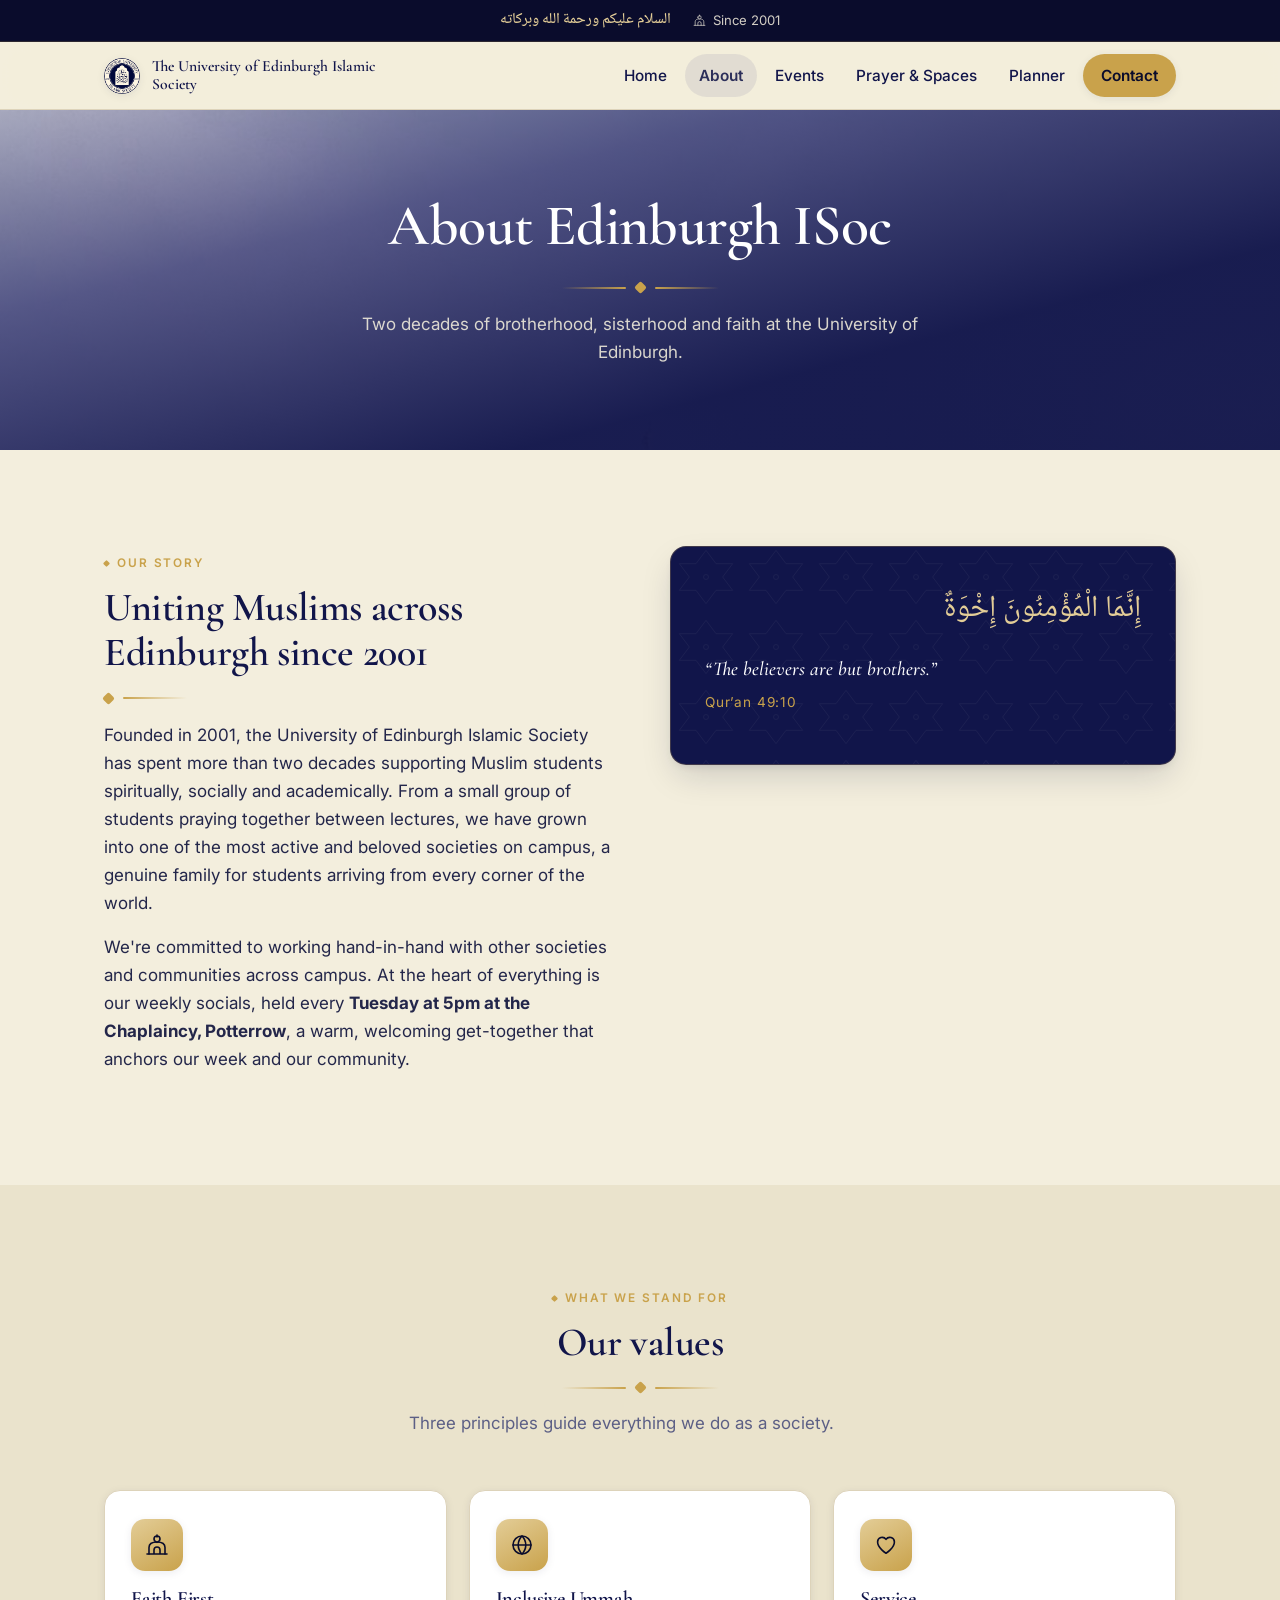
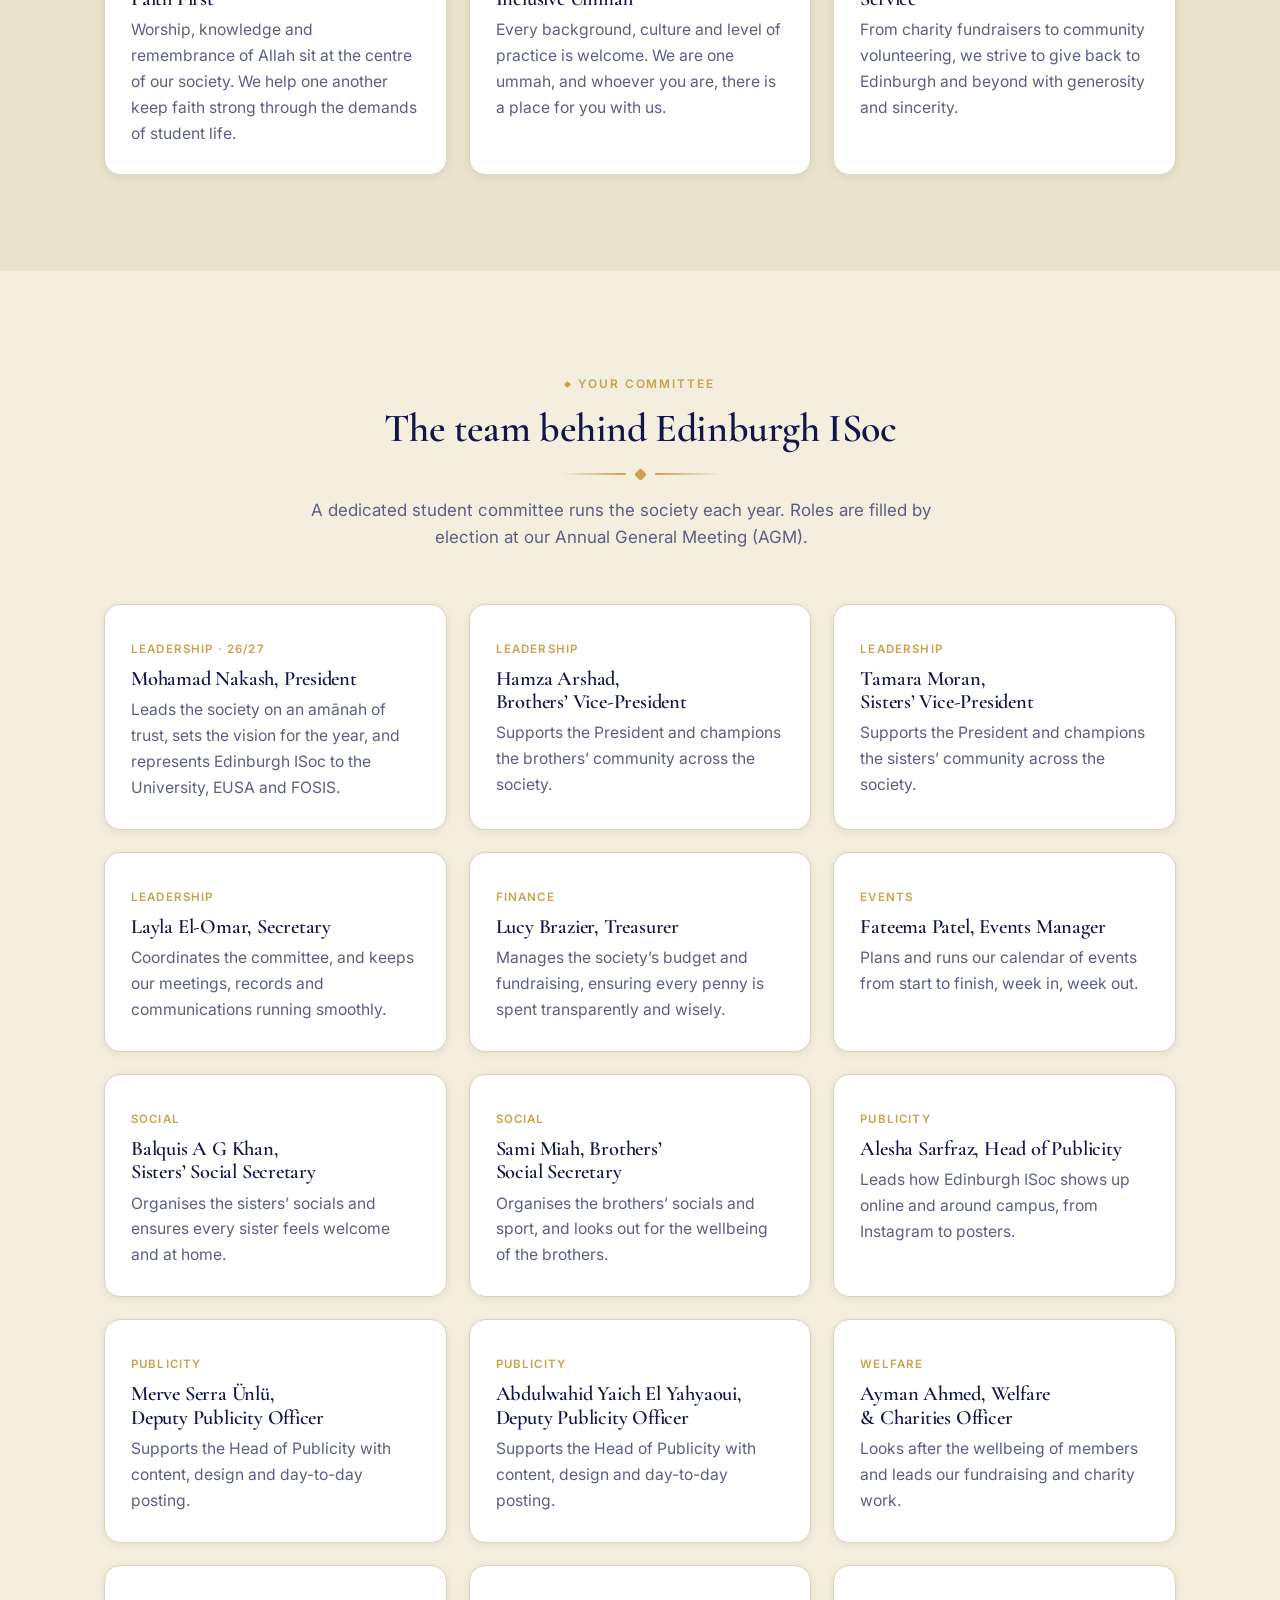
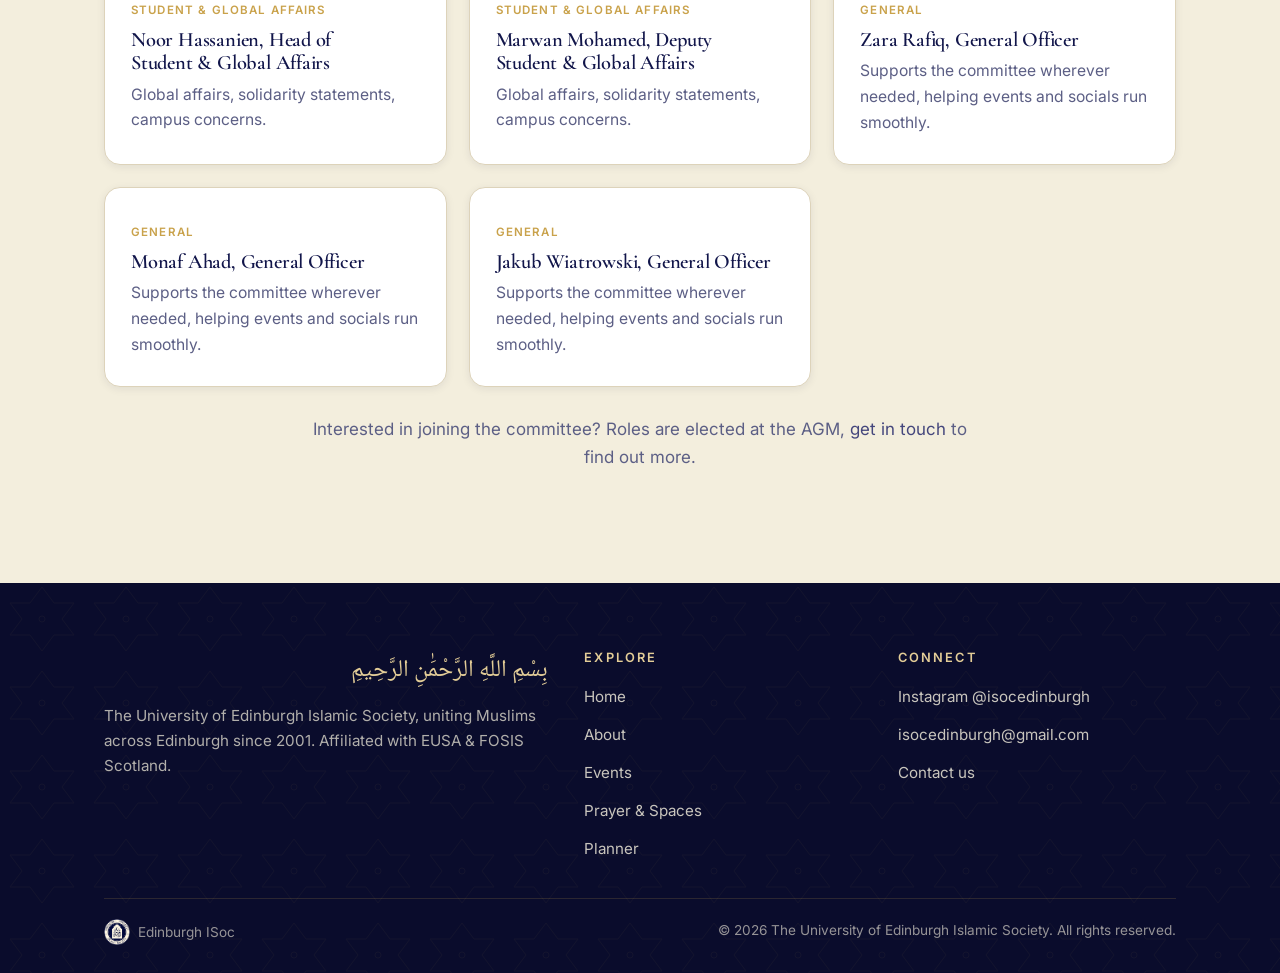
==== commit bf5bcbe8: "Polish pass from Alesha's feedback: naming, spacing, colour, typography - "ISoc" not "Isoc" througho" ====
--- a/about.html
+++ b/about.html
@@ -3,8 +3,8 @@
 <head>
   <meta charset="UTF-8" />
   <meta name="viewport" content="width=device-width, initial-scale=1.0" />
-  <title>About · Edinburgh Isoc</title>
-  <meta name="description" content="About the University of Edinburgh Islamic Society (Edinburgh Isoc): our story since 2001, our values, and our committee." />
+  <title>About · Edinburgh ISoc</title>
+  <meta name="description" content="About the University of Edinburgh Islamic Society (Edinburgh ISoc): our story since 2001, our values, and our committee." />
   <link rel="icon" href="assets/logo-mark.png" />
   <link rel="preconnect" href="https://fonts.googleapis.com" />
   <link rel="preconnect" href="https://fonts.gstatic.com" crossorigin />
@@ -21,10 +21,10 @@
 
   <header class="nav">
     <nav class="nav-inner" aria-label="Primary">
-      <a class="brand" href="index.html" aria-label="University of Edinburgh Islamic Society home">
-        <img class="brand-mark" src="assets/logo-mark.png" alt="Edinburgh Isoc crescent logo" width="36" height="36"
+      <a class="brand" href="index.html" aria-label="The University of Edinburgh Islamic Society home">
+        <img class="brand-mark" src="assets/logo-mark.png" alt="Edinburgh ISoc crescent logo" width="36" height="36"
           onerror="this.outerHTML='&lt;svg class=&quot;brand-mark&quot; viewBox=&quot;0 0 100 100&quot; width=&quot;36&quot; height=&quot;36&quot; aria-hidden=&quot;true&quot;&gt;&lt;path d=&quot;M68 12a40 40 0 1 0 0 76 32 32 0 1 1 0-76z&quot; fill=&quot;%23c9a24b&quot;/&gt;&lt;/svg&gt;'" />
-        <span class="brand-text"><b>University of Edinburgh Islamic Society</b></span>
+        <span class="brand-text"><b>The University of Edinburgh Islamic Society</b></span>
       </a>
       <div class="nav-links">
         <a href="index.html">Home</a>
@@ -46,7 +46,7 @@
       <div class="hero-bg"></div>
       <div class="hero-scrim"></div>
       <div class="hero-inner">
-        <h1>About Edinburgh Isoc</h1>
+        <h1>About Edinburgh ISoc</h1>
         <div class="gold-rule"><span class="diamond"></span></div>
         <p class="hero-lead">Two decades of brotherhood, sisterhood and faith at the University of Edinburgh.</p>
       </div>
@@ -57,7 +57,7 @@
       <div class="container">
         <div class="feature">
           <div class="reveal">
-            <span class="eyebrow" style="color:var(--gold);font-weight:600;letter-spacing:.14em;text-transform:uppercase;font-size:.76rem;">Our story</span>
+            <span class="eyebrow">Our story</span>
             <h2>Uniting Muslims across Edinburgh since 2001</h2>
             <div class="gold-rule start"><span class="diamond"></span></div>
             <p>Founded in 2001, the University of Edinburgh Islamic Society has spent more than two decades supporting Muslim students spiritually, socially and academically. From a small group of students praying together between lectures, we have grown into one of the most active and beloved societies on campus, a genuine family for students arriving from every corner of the world.</p>
@@ -108,7 +108,7 @@
       <div class="container">
         <div class="section-head reveal">
           <span class="eyebrow">Your committee</span>
-          <h2>The team behind Edinburgh Isoc</h2>
+          <h2>The team behind Edinburgh ISoc</h2>
           <div class="gold-rule"><span class="diamond"></span></div>
           <p>A dedicated student committee runs the society each year. Roles are filled by election at our Annual General Meeting (AGM).</p>
         </div>
@@ -116,7 +116,7 @@
           <article class="card reveal">
             <span class="role-tag">Leadership · 26/27</span>
             <h3>Mohamad Nakash, President</h3>
-            <p>Leads the society on an amānah of trust, sets the vision for the year, and represents Edinburgh Isoc to the University, EUSA and FOSIS.</p>
+            <p>Leads the society on an amānah of trust, sets the vision for the year, and represents Edinburgh ISoc to the University, EUSA and FOSIS.</p>
           </article>
           <article class="card reveal">
             <span class="role-tag">Leadership</span>
@@ -156,7 +156,7 @@
           <article class="card reveal">
             <span class="role-tag">Publicity</span>
             <h3>Alesha Sarfraz, Head of Publicity</h3>
-            <p>Leads how Edinburgh Isoc shows up online and around campus, from Instagram to posters.</p>
+            <p>Leads how Edinburgh ISoc shows up online and around campus, from Instagram to posters.</p>
           </article>
           <article class="card reveal">
             <span class="role-tag">Publicity</span>
@@ -233,9 +233,9 @@
       <div class="footer-bottom">
         <span class="brand-mini">
           <img src="assets/logo-mark.png" alt="" aria-hidden="true" width="26" height="26" onerror="this.style.display='none'" />
-          Edinburgh Isoc
+          Edinburgh ISoc
         </span>
-        <span>&copy; <span id="year">2026</span> University of Edinburgh Islamic Society. All rights reserved.</span>
+        <span>&copy; <span id="year">2026</span> The University of Edinburgh Islamic Society. All rights reserved.</span>
       </div>
     </div>
   </footer>
--- a/assets/style.css
+++ b/assets/style.css
@@ -1,5 +1,5 @@
 /* =====================================================================
-   University of Edinburgh Islamic Society (Edinburgh Isoc)
+   University of Edinburgh Islamic Society (Edinburgh ISoc)
    Global stylesheet (all pages)
    Handwritten CSS. No frameworks, no bundlers.
    ===================================================================== */
@@ -8,10 +8,10 @@
 
 /* ---------- Design tokens — navy / gold / cream ---------- */
 :root {
-  --ink: #1a1f4e;
-  --ink2: #12153a;
-  --green: #4a4b7c;
-  --green2: #34375c;
+  --ink: #11154a;
+  --ink2: #0a0c2c;
+  --green: #44467c;
+  --green2: #2c2f5a;
   --gold: #c9a24b;
   --gold-lt: #e3cd97;
   --cream: #f3eedd;
@@ -93,8 +93,8 @@
 .section--ink.has-photo .container { position: relative; }
 .section-head { max-width: 720px; margin: 0 auto clamp(30px, 4vw, 52px); text-align: center; }
 .section-head.left { margin-inline: 0; text-align: left; }
-.section-head .eyebrow { display: inline-flex; align-items: center; gap: 8px; font-family: var(--body); font-weight: 600; letter-spacing: .16em; text-transform: uppercase; font-size: .74rem; color: var(--gold); margin-bottom: .7rem; }
-.section-head .eyebrow::before { content: ""; width: 5px; height: 5px; background: var(--gold); transform: rotate(45deg); border-radius: 1px; }
+.eyebrow { display: inline-flex; align-items: center; gap: 8px; font-family: var(--body); font-weight: 600; letter-spacing: .16em; text-transform: uppercase; font-size: .74rem; color: var(--gold); margin-bottom: .7rem; }
+.eyebrow::before { content: ""; width: 5px; height: 5px; background: var(--gold); transform: rotate(45deg); border-radius: 1px; }
 .section-head p { color: var(--muted); font-size: 1.06rem; }
 .lead { font-size: 1.15rem; color: var(--muted); }
 .center { text-align: center; }
@@ -112,7 +112,7 @@
 
 /* Script accent — sparing use, short phrases only */
 .script { font-family: var(--script); font-weight: 400; color: var(--gold); line-height: 1.1; }
-.hero-script { display: block; font-family: var(--script); font-size: clamp(2rem, 4.4vw, 2.9rem); color: var(--gold-lt); margin: -.35rem 0 .6rem; }
+.hero-script { display: block; font-family: var(--script); font-size: clamp(1.35rem, 5.5vw, 2.15rem); color: var(--gold-lt); margin: 0 0 14px; }
 
 /* =====================================================================
    Salaam top bar
@@ -130,7 +130,7 @@
 /* =====================================================================
    Sticky nav
    ===================================================================== */
-.nav { position: sticky; top: 0; z-index: 50; background: rgba(243,238,221,.86); backdrop-filter: saturate(160%) blur(14px); -webkit-backdrop-filter: saturate(160%) blur(14px); border-bottom: 1px solid var(--line); }
+.nav { position: sticky; top: 0; z-index: 70; background: rgba(243,238,221,.86); backdrop-filter: saturate(160%) blur(14px); -webkit-backdrop-filter: saturate(160%) blur(14px); border-bottom: 1px solid var(--line); }
 .nav-inner { display: flex; align-items: center; justify-content: space-between; gap: 16px; padding: 12px 24px; max-width: var(--maxw); margin-inline: auto; }
 .brand { display: inline-flex; align-items: center; gap: 12px; }
 .brand img.brand-mark, .brand svg.brand-mark { width: 36px; height: 36px; border-radius: 50%; object-fit: cover; box-shadow: var(--shadow-sm); background: var(--cream); }
@@ -152,7 +152,7 @@
 /* =====================================================================
    Buttons
    ===================================================================== */
-.btn { display: inline-flex; align-items: center; justify-content: center; gap: 8px; font-family: var(--body); font-weight: 600; font-size: .98rem; padding: 13px 25px; border-radius: 999px; border: 2px solid transparent; cursor: pointer; transition: transform .18s ease, box-shadow .22s ease, background .2s ease, color .2s ease; line-height: 1; position: relative; }
+.btn { display: inline-flex; align-items: center; justify-content: center; gap: 8px; font-family: var(--serif); font-weight: 700; letter-spacing: .01em; font-size: 1.08rem; padding: 13px 25px; border-radius: 999px; border: 2px solid transparent; cursor: pointer; transition: transform .18s ease, box-shadow .22s ease, background .2s ease, color .2s ease; line-height: 1; position: relative; }
 .btn:active { transform: translateY(1px); }
 .btn-gold { background: linear-gradient(160deg, var(--gold-lt), var(--gold)); color: var(--ink2); box-shadow: var(--shadow-sm); }
 .btn-gold:hover { background: linear-gradient(160deg, var(--gold-lt), var(--gold-lt)); color: var(--ink2); box-shadow: var(--shadow); transform: translateY(-2px); }
@@ -183,7 +183,7 @@
 .hero-scrim {
   position: absolute; inset: 0; z-index: -2;
   background:
-    radial-gradient(120% 90% at 50% -10%, rgba(74,75,124,.55) 0%, rgba(18,21,58,.86) 55%, rgba(18,21,58,.97) 100%);
+    radial-gradient(120% 90% at 50% -10%, rgba(255,255,255,.22) 0%, rgba(68,70,124,.6) 32%, rgba(17,21,74,.9) 65%, rgba(10,12,44,.98) 100%);
 }
 .hero-pattern {
   position: absolute; inset: 0; z-index: -1;
@@ -193,12 +193,12 @@
   mix-blend-mode: soft-light;
 }
 .hero-inner { position: relative; max-width: var(--maxw); margin-inline: auto; padding: clamp(64px, 10vw, 116px) 24px; text-align: center; }
-.hero h1 { color: var(--white); }
+.hero h1 { color: var(--white); margin-bottom: 14px; }
 .hero .logo-full { width: clamp(112px, 20vw, 138px); height: auto; margin: 0 auto 24px; border-radius: 50%; box-shadow: var(--shadow-lg), 0 0 0 3px rgba(201,162,75,.5); background: var(--cream); padding: 6px; }
-.hero .bismillah { font-family: var(--arabic); direction: rtl; color: var(--gold-lt); font-size: clamp(1.6rem, 4vw, 2.3rem); margin-bottom: 10px; }
+.hero .bismillah { font-family: var(--arabic); direction: rtl; color: var(--gold-lt); font-size: clamp(1.6rem, 4vw, 2.3rem); margin-bottom: 14px; }
 .hero .gold-rule::before, .hero .gold-rule::after { background: linear-gradient(90deg, transparent, var(--gold)); }
 .hero .gold-rule::after { background: linear-gradient(90deg, var(--gold), transparent); }
-.hero .hero-lead { color: rgba(243,238,221,.92); font-size: 1.22rem; max-width: 640px; margin: 8px auto 26px; font-family: var(--serif-italic); font-style: italic; font-weight: 500; }
+.hero .hero-lead { color: rgba(243,238,221,.92); font-size: 1.1rem; line-height: 1.45; max-width: 600px; margin: 8px auto 26px; font-family: var(--serif-italic); font-style: italic; font-weight: 500; }
 .hero .hero-meta { margin-top: 26px; color: var(--gold-lt); font-size: .84rem; letter-spacing: .1em; text-transform: uppercase; display: inline-flex; gap: 18px; flex-wrap: wrap; justify-content: center; }
 .hero .hero-meta span { display: inline-flex; align-items: center; gap: 7px; }
 .hero .hero-meta svg { width: 15px; height: 15px; }
@@ -206,7 +206,7 @@
 /* Page (inner) hero — smaller, for sub pages, same photographic system */
 .page-hero { position: relative; color: var(--cream); overflow: hidden; isolation: isolate; }
 .page-hero .hero-bg { background-position: center 60%; }
-.page-hero .hero-scrim { background: linear-gradient(158deg, rgba(74,75,124,.78), rgba(18,21,58,.94) 65%); }
+.page-hero .hero-scrim { background: linear-gradient(165deg, rgba(255,255,255,.16) 0%, rgba(68,70,124,.78) 30%, rgba(17,21,74,.94) 70%); }
 .page-hero .hero-inner { padding: clamp(52px, 7.5vw, 84px) 24px; }
 .page-hero h1 { color: var(--white); }
 .page-hero .hero-lead { margin: 0 auto; max-width: 640px; color: rgba(243,238,221,.88); }
@@ -246,9 +246,9 @@
 .quote-band { background: linear-gradient(145deg, var(--green) 0%, var(--green2) 55%, var(--ink) 100%); color: var(--cream); text-align: center; border-radius: var(--radius-lg); padding: clamp(40px, 6.5vw, 72px); position: relative; overflow: hidden; box-shadow: var(--shadow); }
 .quote-band::before { content: ""; position: absolute; inset: 0; background-image: var(--pattern-cream); background-size: 84px 84px; opacity: .07; }
 .quote-band::after { content: "\201D"; position: absolute; top: -14px; left: 30px; font-family: var(--serif); font-size: 9rem; color: rgba(201,162,75,.24); line-height: 1; }
-.quote-band .ar { position: relative; font-family: var(--arabic); direction: rtl; color: var(--gold-lt); font-size: clamp(1.8rem, 4.5vw, 2.6rem); margin-bottom: 14px; line-height: 1.9; }
-.quote-band .tr { position: relative; font-family: var(--serif-italic); font-size: clamp(1.18rem, 2.4vw, 1.55rem); font-style: italic; font-weight: 500; max-width: 720px; margin: 0 auto 8px; color: var(--white); }
-.quote-band .ref { position: relative; color: var(--gold-lt); font-size: .9rem; letter-spacing: .06em; }
+.quote-band .ar { position: relative; text-align: center; font-family: var(--arabic); direction: rtl; color: var(--gold-lt); font-size: clamp(1.8rem, 4.5vw, 2.6rem); margin: 0 auto 22px; line-height: 1.9; }
+.quote-band .tr { position: relative; text-align: center; font-family: var(--serif-italic); font-size: clamp(1.18rem, 2.4vw, 1.55rem); font-style: italic; font-weight: 500; max-width: 720px; margin: 0 auto 22px; color: var(--white); }
+.quote-band .ref { position: relative; text-align: center; color: var(--gold-lt); font-size: .9rem; letter-spacing: .06em; }
 
 .quote-card { background: var(--ink); color: var(--cream); border-radius: var(--radius); padding: 34px; box-shadow: var(--shadow); border: 1px solid rgba(201,162,75,.25); display: flex; flex-direction: column; justify-content: center; position: relative; overflow: hidden; }
 .quote-card::before { content: ""; position: absolute; inset: 0; background-image: var(--pattern-cream); background-size: 70px 70px; opacity: .06; }
@@ -259,7 +259,7 @@
 /* =====================================================================
    Two-column feature
    ===================================================================== */
-.feature { display: grid; grid-template-columns: 1fr 1fr; gap: clamp(30px, 5vw, 60px); align-items: center; }
+.feature { display: grid; grid-template-columns: 1fr 1fr; gap: clamp(30px, 5vw, 60px); align-items: start; }
 .feature .ticklist { list-style: none; padding: 0; margin: 18px 0 24px; display: grid; gap: 12px; }
 .feature .ticklist li { display: flex; gap: 12px; align-items: flex-start; color: var(--text); }
 .tick { flex: none; width: 24px; height: 24px; border-radius: 50%; background: rgba(74,75,124,.12); color: var(--green); display: inline-flex; align-items: center; justify-content: center; margin-top: 2px; }
@@ -447,4 +447,5 @@
   .footer-grid { grid-template-columns: 1fr; }
   .pw-head { flex-direction: column; }
   .pw-dates { text-align: left; }
-}
+  .hero .hero-lead { font-size: 1rem; }
+}
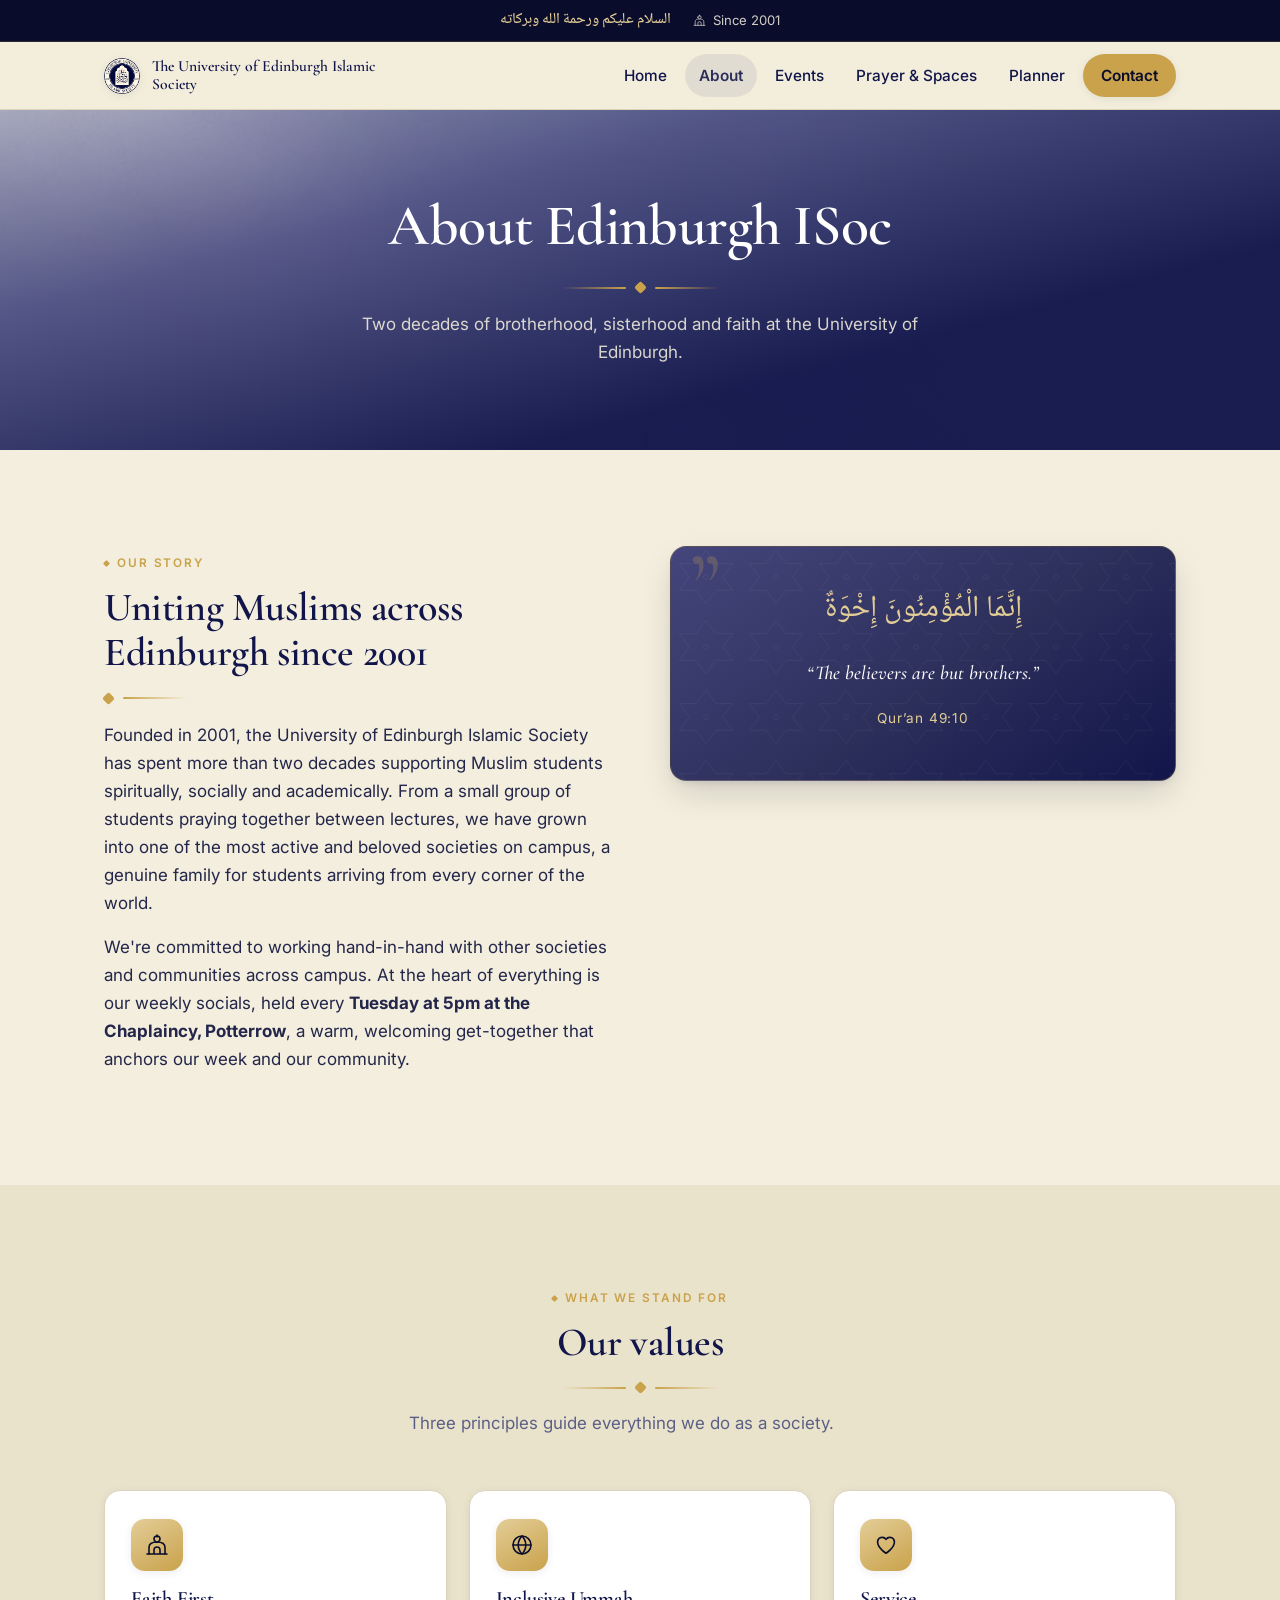
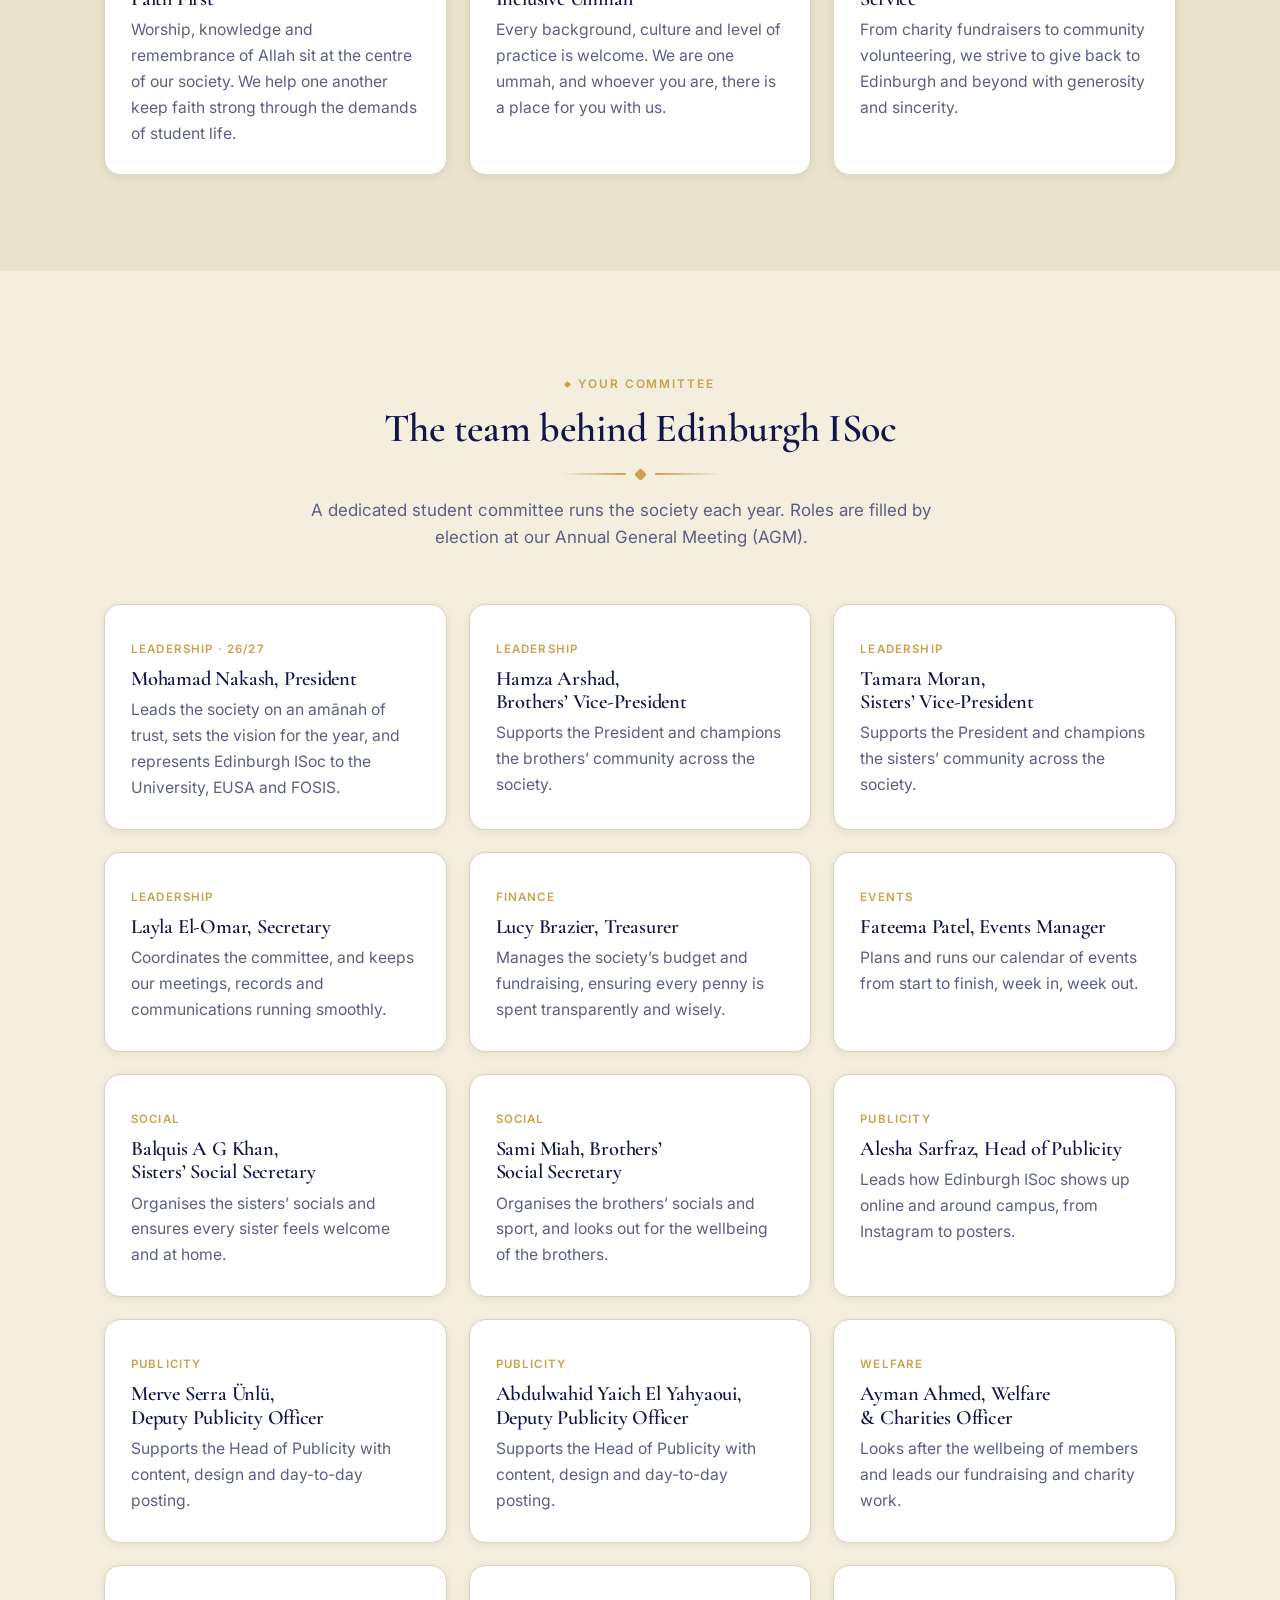
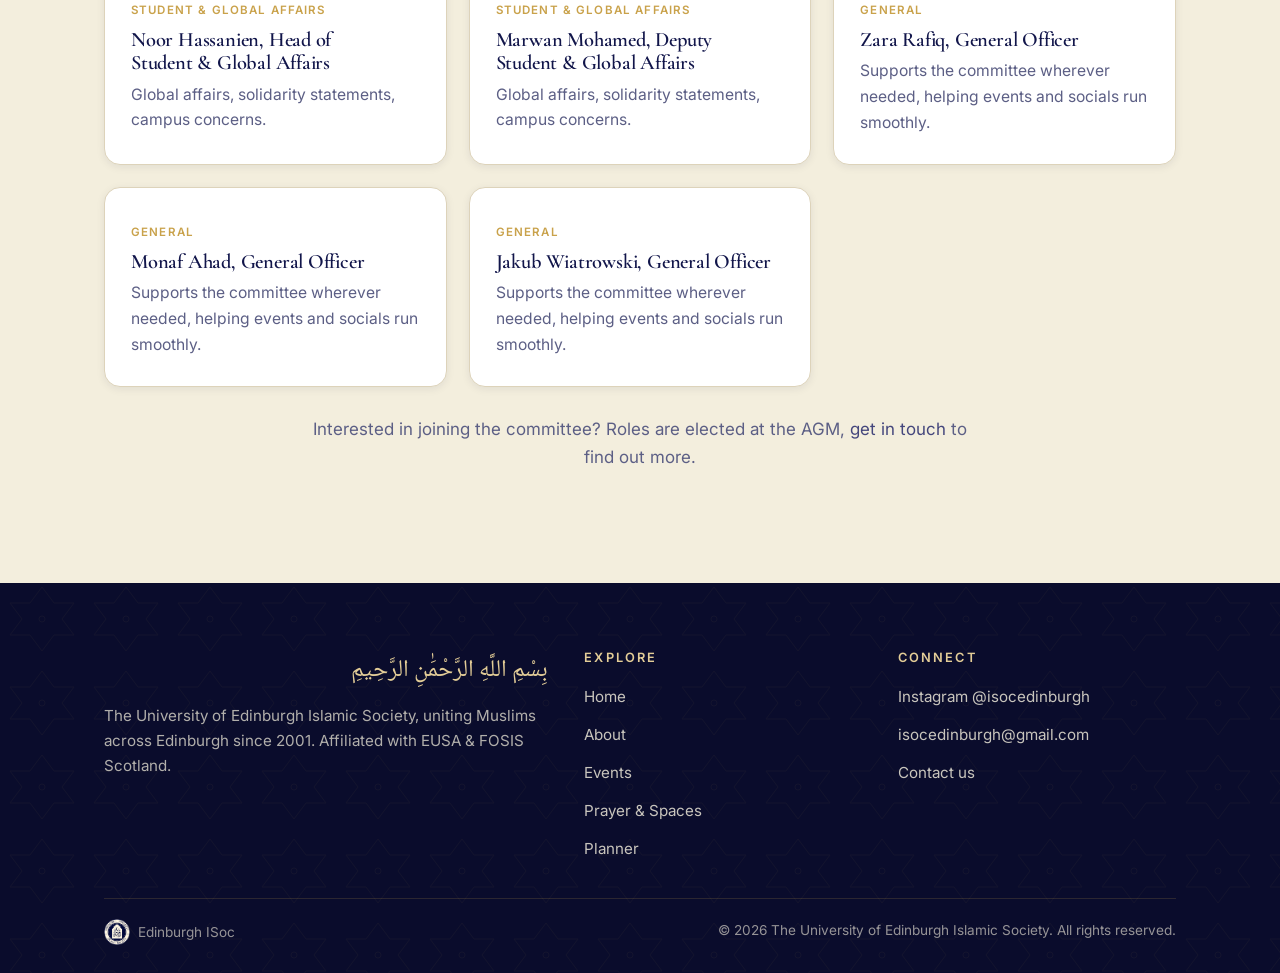
==== commit 6a4699ce: "Add a proper favicon Added favicon.png at the repo root: a tight square crop of the existing seal's " ====
--- a/about.html
+++ b/about.html
@@ -5,7 +5,7 @@
   <meta name="viewport" content="width=device-width, initial-scale=1.0" />
   <title>About · Edinburgh ISoc</title>
   <meta name="description" content="About the University of Edinburgh Islamic Society (Edinburgh ISoc): our story since 2001, our values, and our committee." />
-  <link rel="icon" href="assets/logo-mark.png" />
+  <link rel="icon" type="image/png" href="/favicon.png" />
   <link rel="preconnect" href="https://fonts.googleapis.com" />
   <link rel="preconnect" href="https://fonts.gstatic.com" crossorigin />
   <link rel="stylesheet" href="assets/style.css" />
--- a/assets/style.css
+++ b/assets/style.css
@@ -87,7 +87,7 @@
     linear-gradient(165deg, rgba(74,75,124,.5), rgba(18,21,58,.94) 62%),
     url('cta-photo.jpg');
   background-size: cover;
-  background-position: center 42%;
+  background-position: center center;
 }
 .section--ink.has-photo::before { content: ""; position: absolute; inset: 0; background-image: var(--pattern-gold); background-size: 84px 84px; opacity: .08; mix-blend-mode: soft-light; }
 .section--ink.has-photo .container { position: relative; }
@@ -192,13 +192,13 @@
   opacity: .12;
   mix-blend-mode: soft-light;
 }
-.hero-inner { position: relative; max-width: var(--maxw); margin-inline: auto; padding: clamp(64px, 10vw, 116px) 24px; text-align: center; }
+.hero-inner { position: relative; max-width: var(--maxw); margin-inline: auto; padding: clamp(36px, 5vw, 64px) 24px; text-align: center; }
 .hero h1 { color: var(--white); margin-bottom: 14px; }
-.hero .logo-full { width: clamp(112px, 20vw, 138px); height: auto; margin: 0 auto 24px; border-radius: 50%; box-shadow: var(--shadow-lg), 0 0 0 3px rgba(201,162,75,.5); background: var(--cream); padding: 6px; }
+.hero .logo-full { width: clamp(112px, 20vw, 138px); height: auto; margin: 0 auto 14px; border-radius: 50%; box-shadow: var(--shadow-lg), 0 0 0 3px rgba(201,162,75,.5); background: var(--cream); padding: 6px; }
 .hero .bismillah { font-family: var(--arabic); direction: rtl; color: var(--gold-lt); font-size: clamp(1.6rem, 4vw, 2.3rem); margin-bottom: 14px; }
 .hero .gold-rule::before, .hero .gold-rule::after { background: linear-gradient(90deg, transparent, var(--gold)); }
 .hero .gold-rule::after { background: linear-gradient(90deg, var(--gold), transparent); }
-.hero .hero-lead { color: rgba(243,238,221,.92); font-size: 1.1rem; line-height: 1.45; max-width: 600px; margin: 8px auto 26px; font-family: var(--serif-italic); font-style: italic; font-weight: 500; }
+.hero .hero-lead { color: rgba(243,238,221,.92); font-size: 1.1rem; line-height: 1.45; max-width: 480px; margin: 8px auto 26px; font-family: var(--serif-italic); font-style: italic; font-weight: 500; }
 .hero .hero-meta { margin-top: 26px; color: var(--gold-lt); font-size: .84rem; letter-spacing: .1em; text-transform: uppercase; display: inline-flex; gap: 18px; flex-wrap: wrap; justify-content: center; }
 .hero .hero-meta span { display: inline-flex; align-items: center; gap: 7px; }
 .hero .hero-meta svg { width: 15px; height: 15px; }
@@ -250,11 +250,12 @@
 .quote-band .tr { position: relative; text-align: center; font-family: var(--serif-italic); font-size: clamp(1.18rem, 2.4vw, 1.55rem); font-style: italic; font-weight: 500; max-width: 720px; margin: 0 auto 22px; color: var(--white); }
 .quote-band .ref { position: relative; text-align: center; color: var(--gold-lt); font-size: .9rem; letter-spacing: .06em; }
 
-.quote-card { background: var(--ink); color: var(--cream); border-radius: var(--radius); padding: 34px; box-shadow: var(--shadow); border: 1px solid rgba(201,162,75,.25); display: flex; flex-direction: column; justify-content: center; position: relative; overflow: hidden; }
+.quote-card { background: linear-gradient(145deg, var(--green) 0%, var(--green2) 55%, var(--ink) 100%); color: var(--cream); border-radius: var(--radius); padding: 34px; box-shadow: var(--shadow); border: 1px solid rgba(201,162,75,.25); display: flex; flex-direction: column; align-items: center; justify-content: center; text-align: center; position: relative; overflow: hidden; }
 .quote-card::before { content: ""; position: absolute; inset: 0; background-image: var(--pattern-cream); background-size: 70px 70px; opacity: .06; }
-.quote-card .ar { position: relative; font-family: var(--arabic); direction: rtl; color: var(--gold-lt); font-size: 1.9rem; line-height: 1.9; margin-bottom: 14px; }
-.quote-card .tr { position: relative; font-family: var(--serif-italic); font-style: italic; font-weight: 500; font-size: 1.22rem; color: var(--white); margin-bottom: 6px; }
-.quote-card .ref { position: relative; color: var(--gold); font-size: .85rem; letter-spacing: .06em; }
+.quote-card::after { content: "\201D"; position: absolute; top: -8px; left: 18px; font-family: var(--serif); font-size: 6rem; color: rgba(201,162,75,.24); line-height: 1; }
+.quote-card .ar { position: relative; font-family: var(--arabic); direction: rtl; color: var(--gold-lt); font-size: 1.9rem; line-height: 1.9; margin: 0 auto 18px; }
+.quote-card .tr { position: relative; font-family: var(--serif-italic); font-style: italic; font-weight: 500; font-size: 1.22rem; color: var(--white); margin: 0 auto 18px; }
+.quote-card .ref { position: relative; color: var(--gold-lt); font-size: .85rem; letter-spacing: .06em; }
 
 /* =====================================================================
    Two-column feature
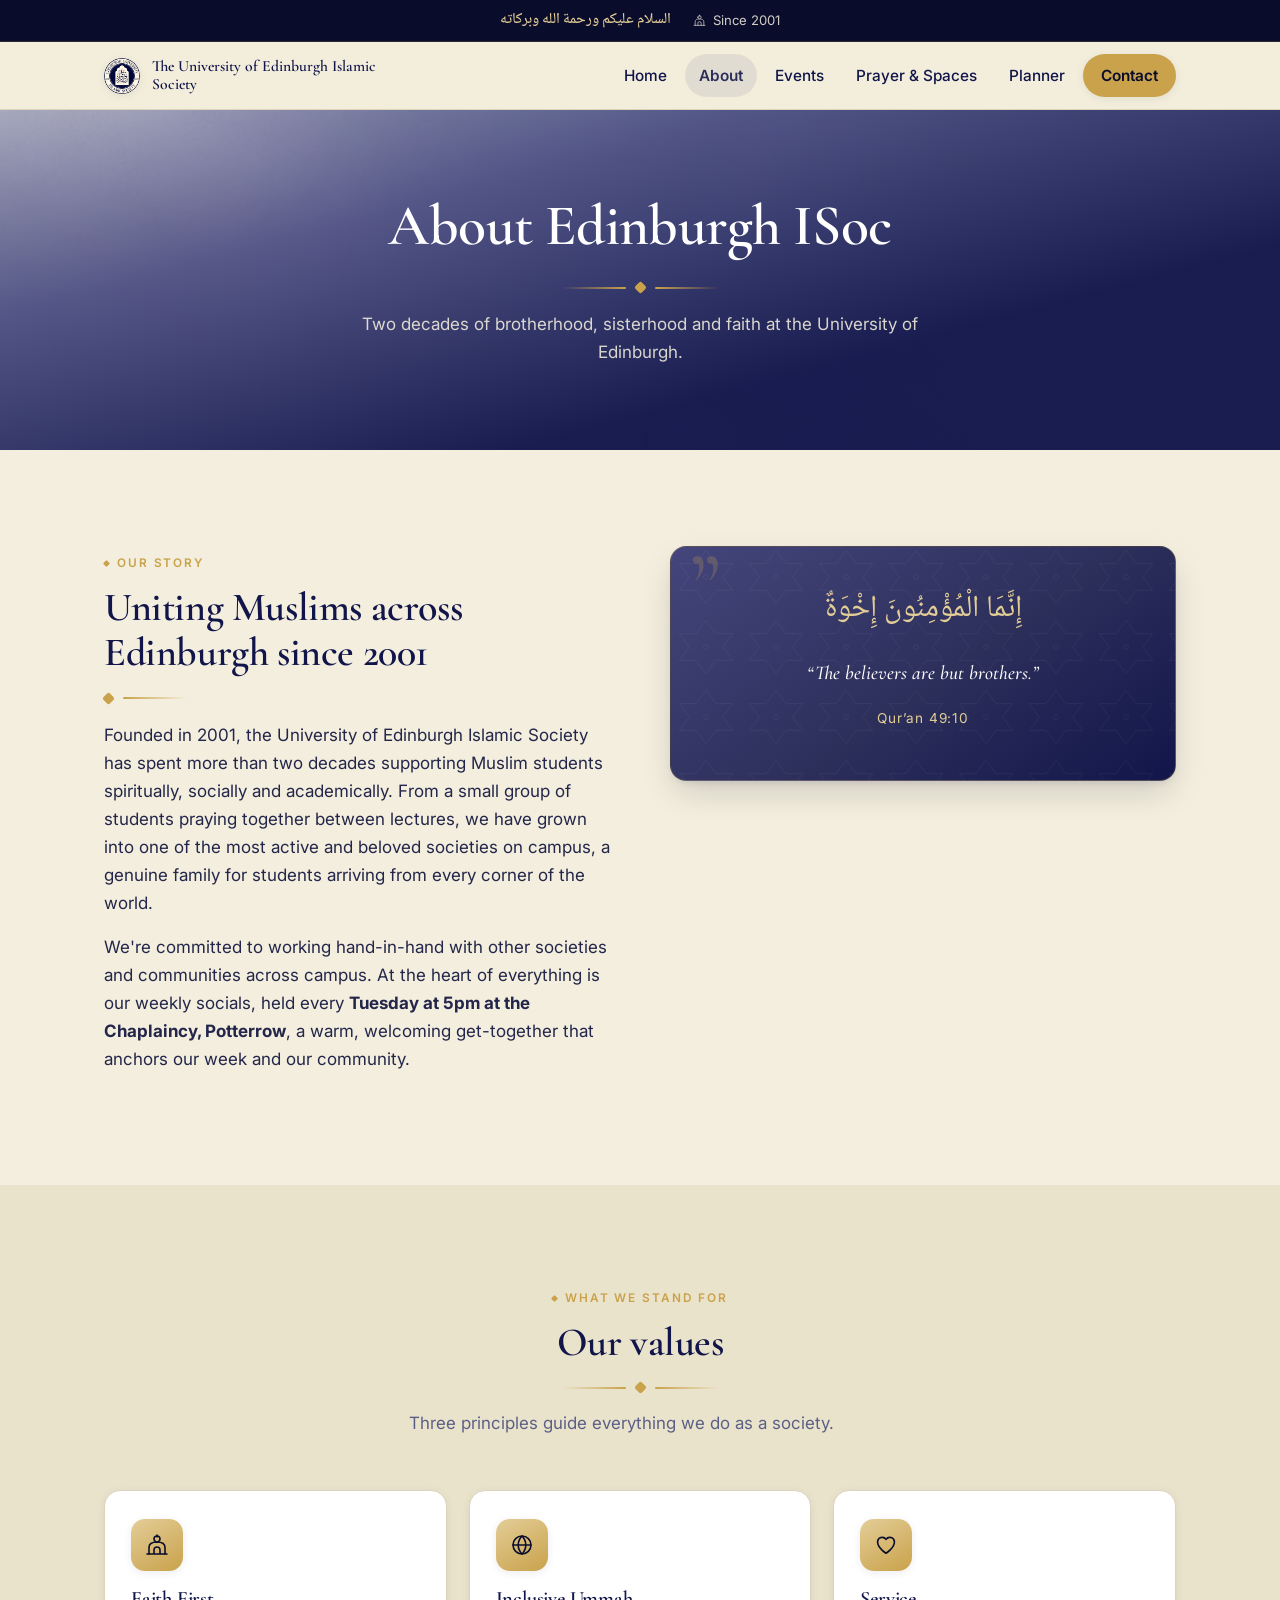
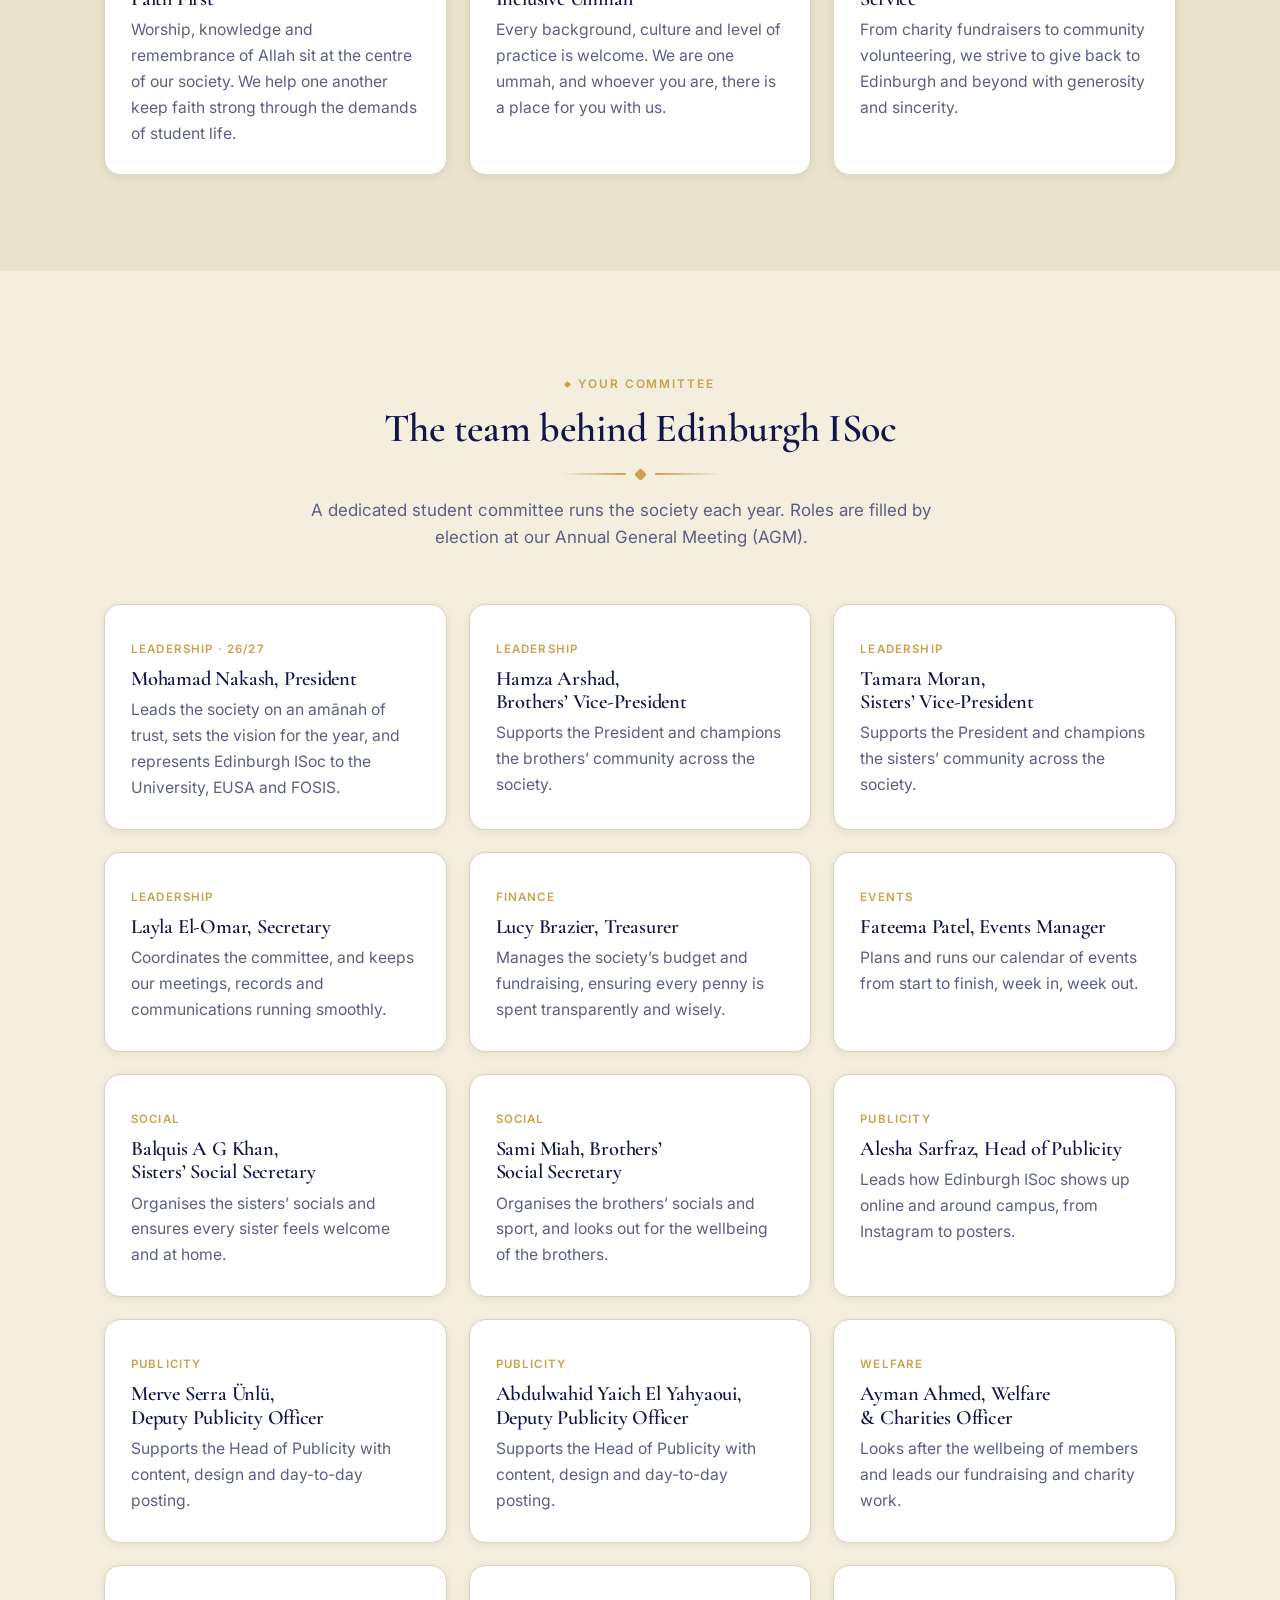
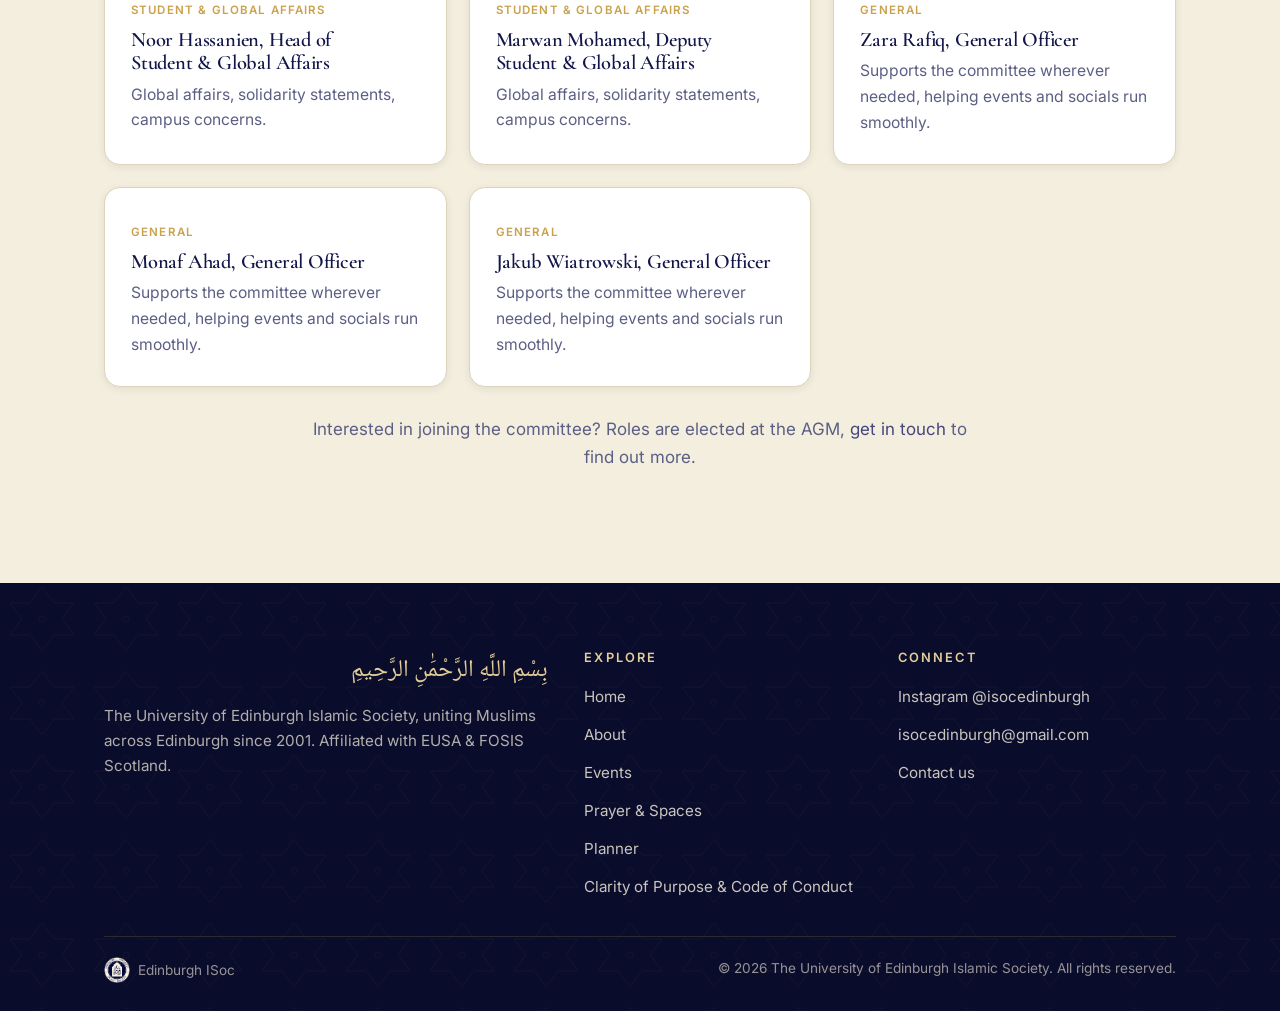
==== commit 921e4e19: "Add Clarity of Purpose & Code of Conduct page, real prayer space locations Replaces generic prayer-s" ====
--- a/about.html
+++ b/about.html
@@ -219,6 +219,7 @@
             <li><a href="fixr.html">Events</a></li>
             <li><a href="prayer.html">Prayer &amp; Spaces</a></li>
             <li><a href="planner.html">Planner</a></li>
+            <li><a href="conduct.html">Clarity of Purpose &amp; Code of Conduct</a></li>
           </ul>
         </div>
         <div>
--- a/assets/style.css
+++ b/assets/style.css
@@ -311,6 +311,8 @@
 .pw-cell { background: rgba(255,255,255,.07); border: 1px solid rgba(201,162,75,.18); border-radius: 14px; padding: 17px 10px; text-align: center; transition: transform .2s ease, background .2s ease; }
 .pw-cell .name { font-size: .82rem; letter-spacing: .05em; color: rgba(243,238,221,.82); margin-bottom: 6px; }
 .pw-cell .time { font-family: var(--serif); font-weight: 600; font-size: 1.4rem; color: var(--white); font-variant-numeric: tabular-nums; }
+.pw-cell .jamaah { margin-top: 4px; font-size: .72rem; letter-spacing: .03em; color: var(--gold-lt); font-variant-numeric: tabular-nums; }
+.pw-cell.next .jamaah { color: var(--ink2); }
 .pw-cell.next { background: linear-gradient(150deg, var(--gold-lt), var(--gold)); border-color: var(--gold-lt); transform: translateY(-5px); box-shadow: 0 14px 28px rgba(0,0,0,.28); }
 .pw-cell.next .name, .pw-cell.next .time { color: var(--ink2); }
 .pw-cell .badge-next { display: none; font-size: .62rem; font-weight: 700; letter-spacing: .14em; text-transform: uppercase; margin-top: 7px; color: var(--ink2); }
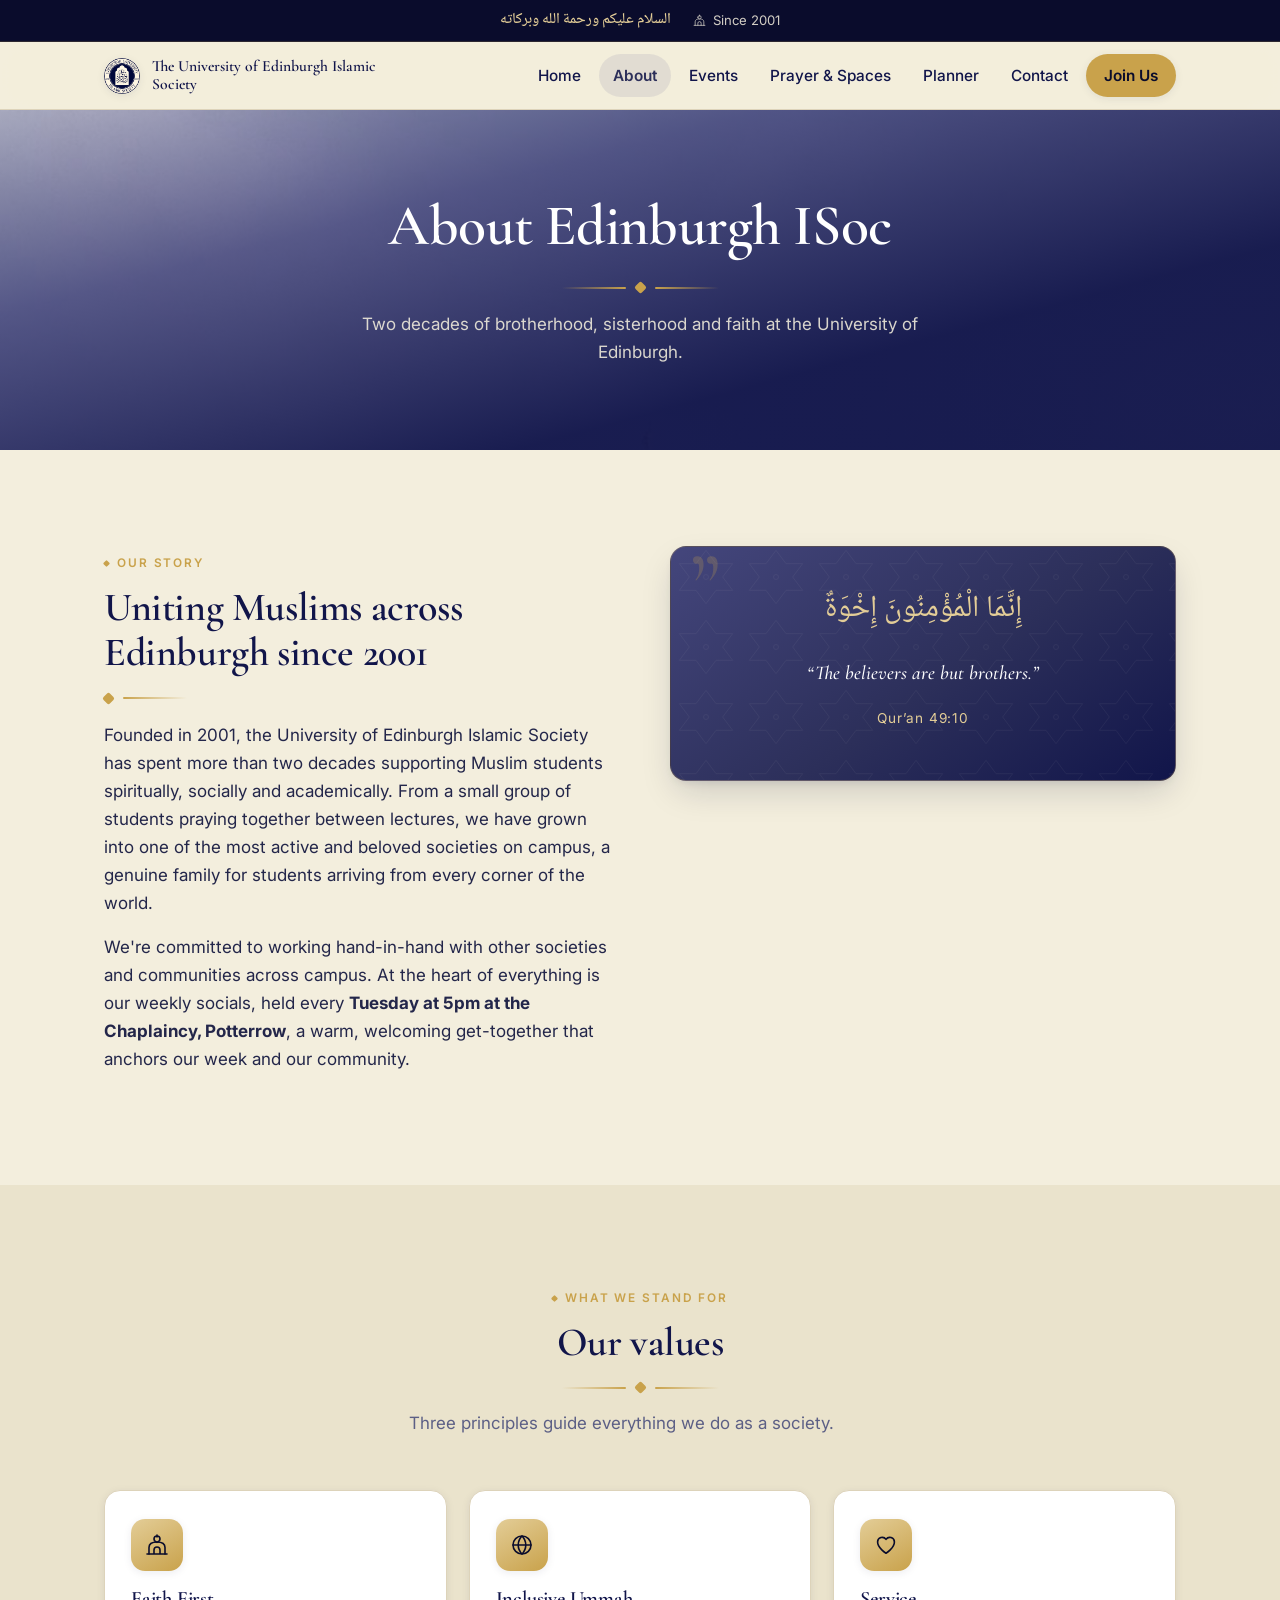
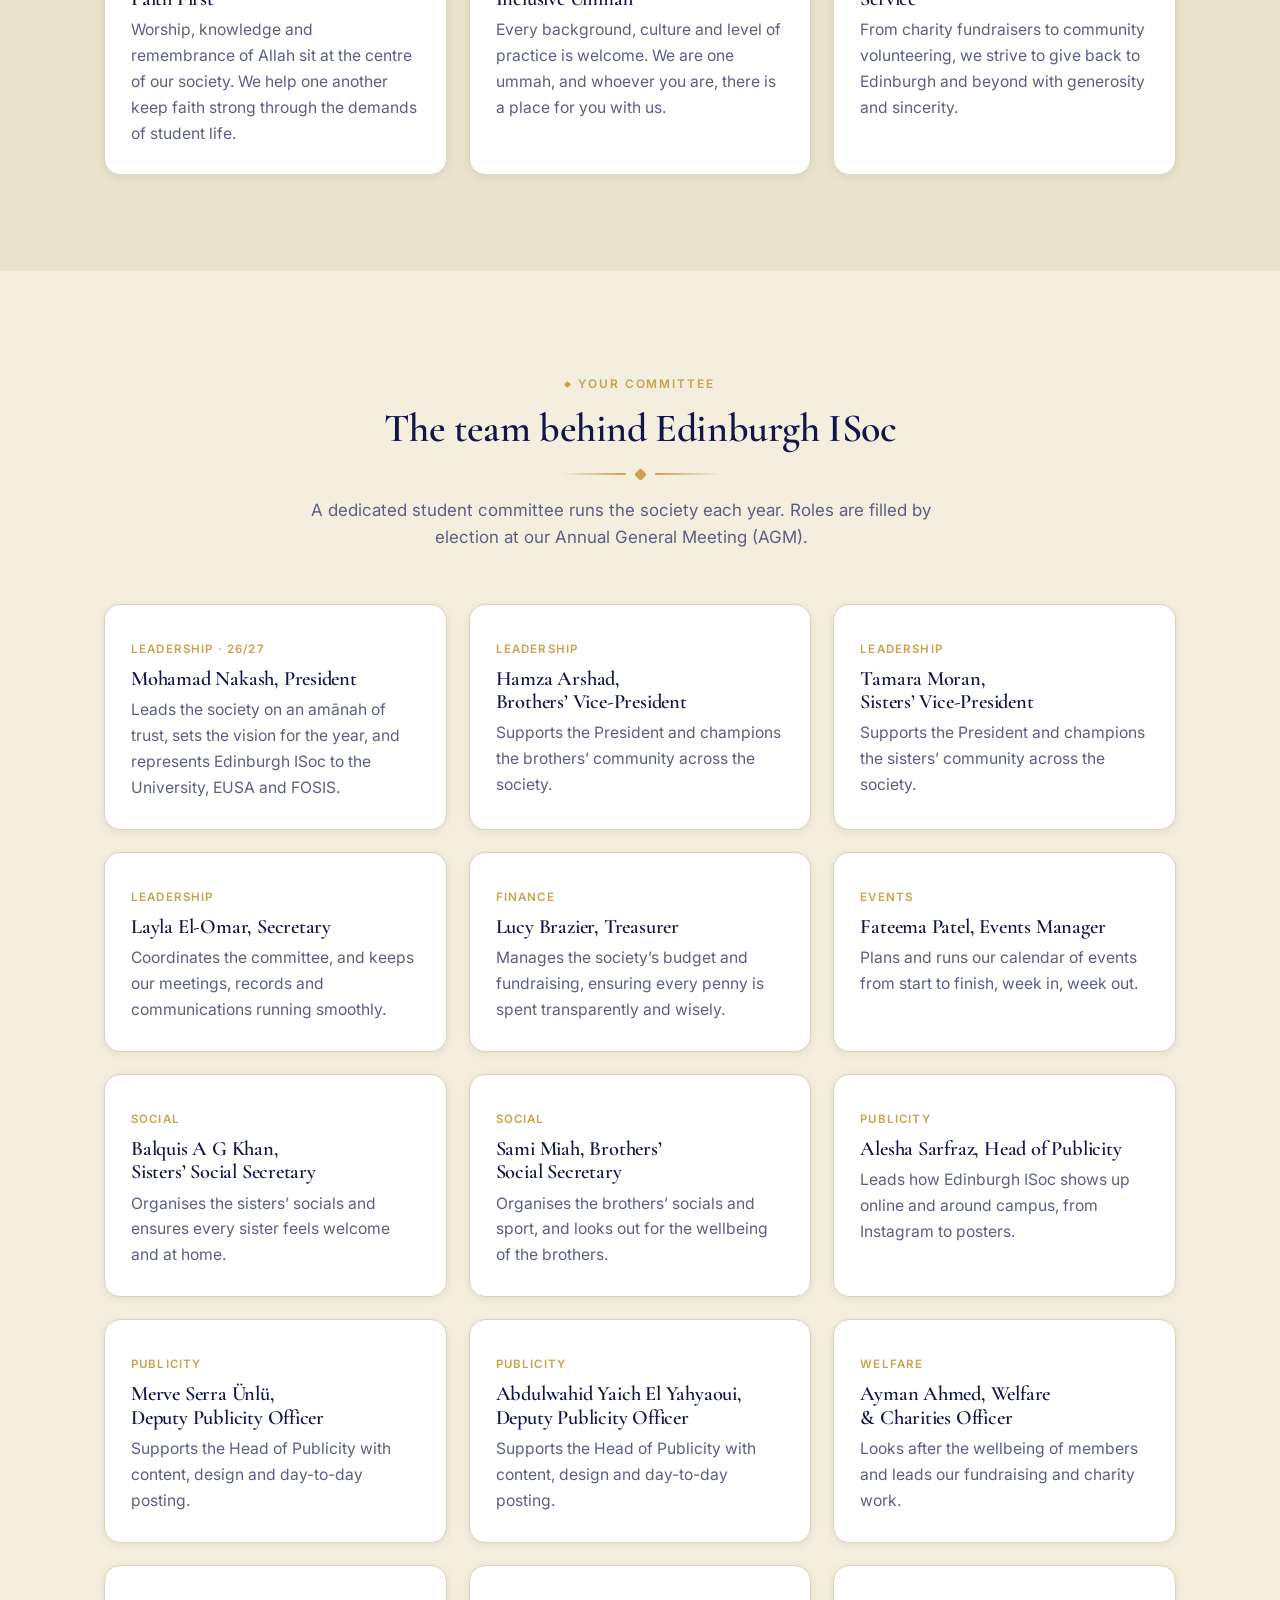
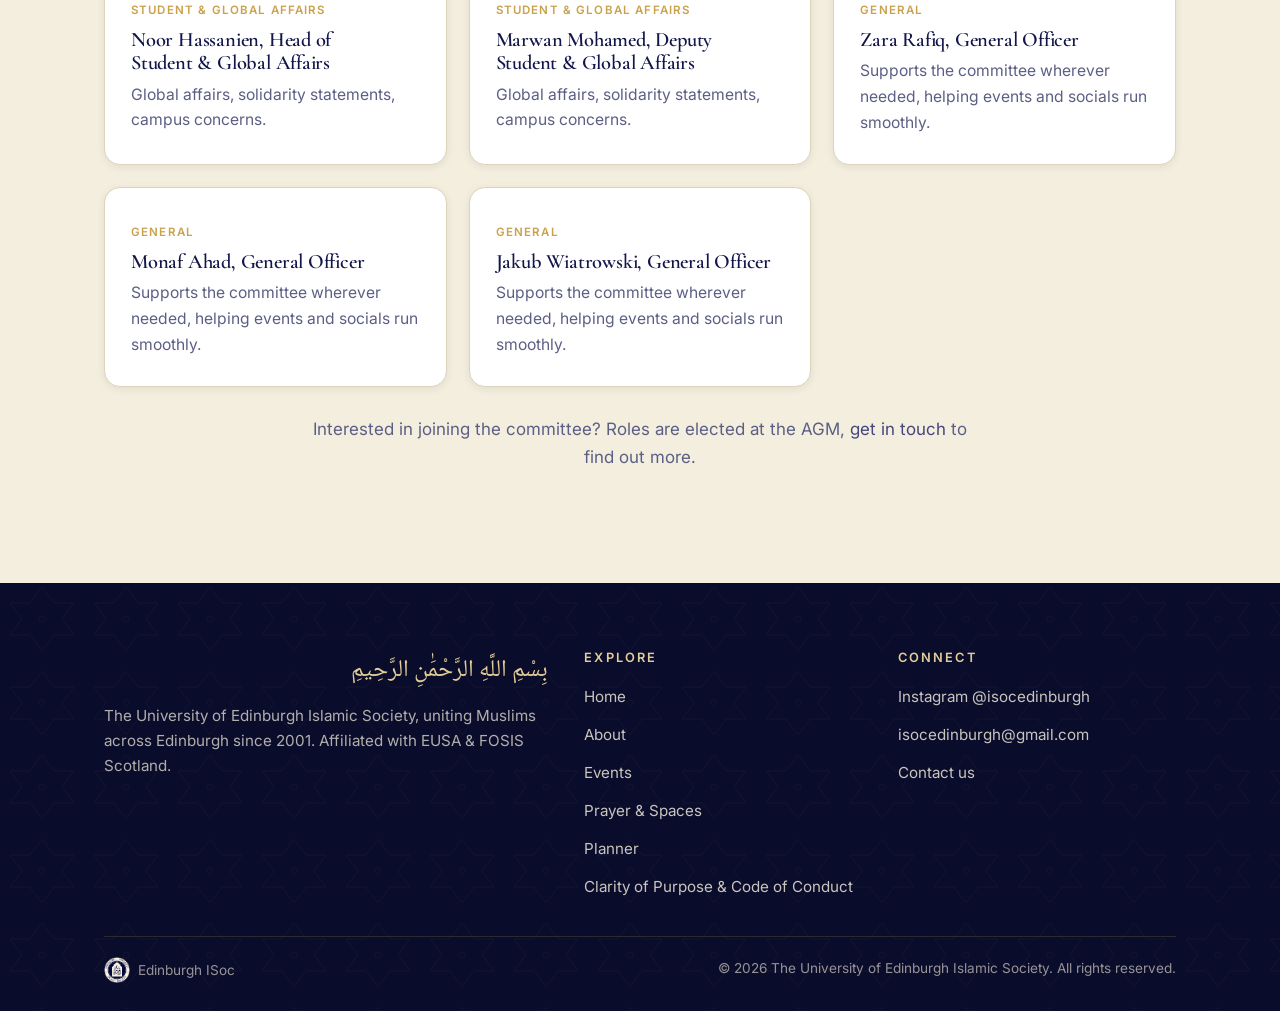
==== commit f3d2e3da: "Add membership sign-up link to primary nav EUSA's shop page sends X-Frame-Options: SAMEORIGIN, so it" ====
--- a/about.html
+++ b/about.html
@@ -32,7 +32,8 @@
         <a href="fixr.html">Events</a>
         <a href="prayer.html">Prayer &amp; Spaces</a>
         <a href="planner.html">Planner</a>
-        <a href="contact.html" class="nav-cta">Contact</a>
+        <a href="contact.html">Contact</a>
+        <a href="https://www.eusa.ed.ac.uk/shop?activity_id=201" class="nav-cta" target="_blank" rel="noopener">Join Us</a>
       </div>
       <button class="hamburger" aria-label="Open menu" aria-expanded="false" aria-controls="primary-menu">
         <span></span><span></span><span></span>
--- a/assets/style.css
+++ b/assets/style.css
@@ -6,7 +6,7 @@
 
 @import url('https://fonts.googleapis.com/css2?family=Cormorant+Garamond:ital,wght@0,500;0,600;0,700;1,500&family=Parisienne&family=Inter:wght@400;500;600;700&family=Noto+Naskh+Arabic:wght@400;500;600;700&display=swap');
 
-/* ---------- Design tokens — navy / gold / cream ---------- */
+/* ---------- Design tokens: navy / gold / cream ---------- */
 :root {
   --ink: #11154a;
   --ink2: #0a0c2c;
@@ -110,7 +110,7 @@
 /* Arabic text */
 .arabic { font-family: var(--arabic); direction: rtl; line-height: 2; }
 
-/* Script accent — sparing use, short phrases only */
+/* Script accent: sparing use, short phrases only */
 .script { font-family: var(--script); font-weight: 400; color: var(--gold); line-height: 1.1; }
 .hero-script { display: block; font-family: var(--script); font-size: clamp(1.35rem, 5.5vw, 2.15rem); color: var(--gold-lt); margin: 0 0 14px; }
 
@@ -167,7 +167,7 @@
 .btn svg { width: 17px; height: 17px; }
 
 /* =====================================================================
-   Hero — photographic, layered
+   Hero: photographic, layered
    ===================================================================== */
 .hero {
   position: relative;
@@ -203,7 +203,7 @@
 .hero .hero-meta span { display: inline-flex; align-items: center; gap: 7px; }
 .hero .hero-meta svg { width: 15px; height: 15px; }
 
-/* Page (inner) hero — smaller, for sub pages, same photographic system */
+/* Page (inner) hero: smaller, for sub pages, same photographic system */
 .page-hero { position: relative; color: var(--cream); overflow: hidden; isolation: isolate; }
 .page-hero .hero-bg { background-position: center 60%; }
 .page-hero .hero-scrim { background: linear-gradient(165deg, rgba(255,255,255,.16) 0%, rgba(68,70,124,.78) 30%, rgba(17,21,74,.94) 70%); }
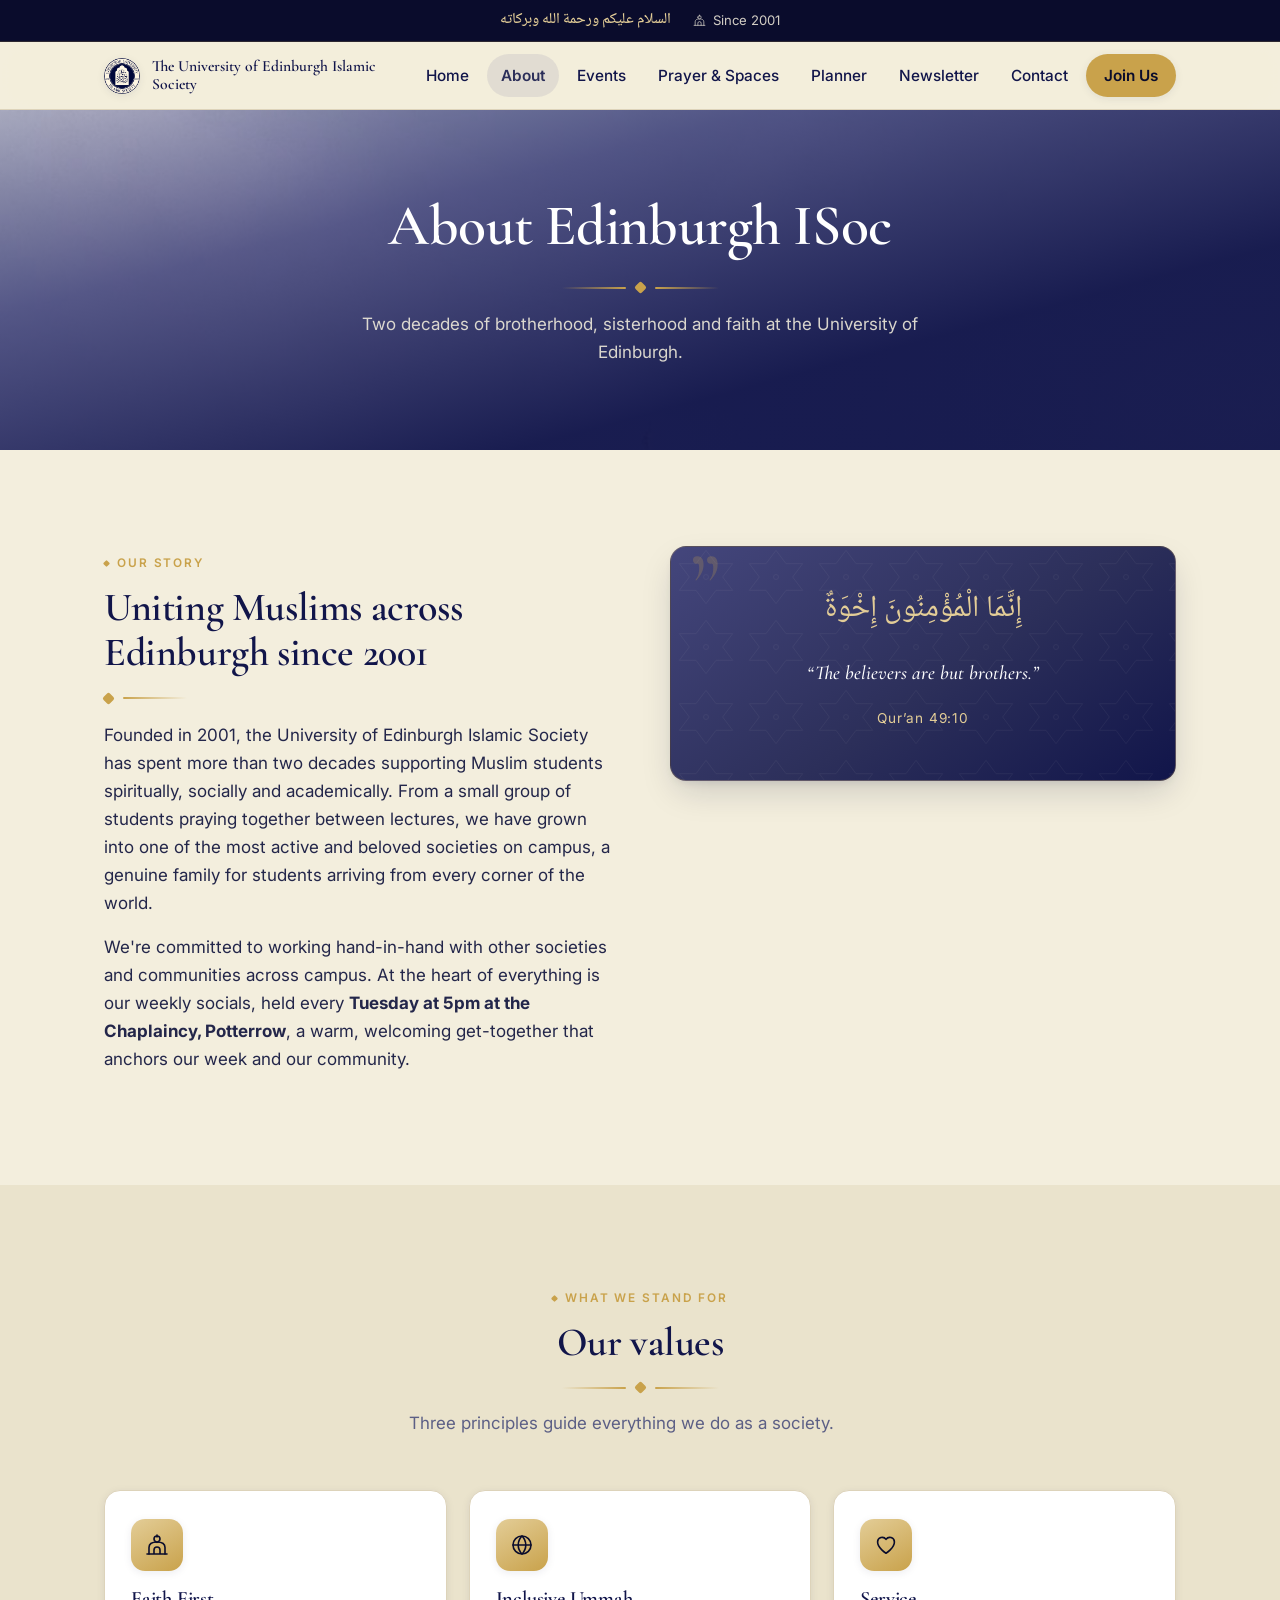
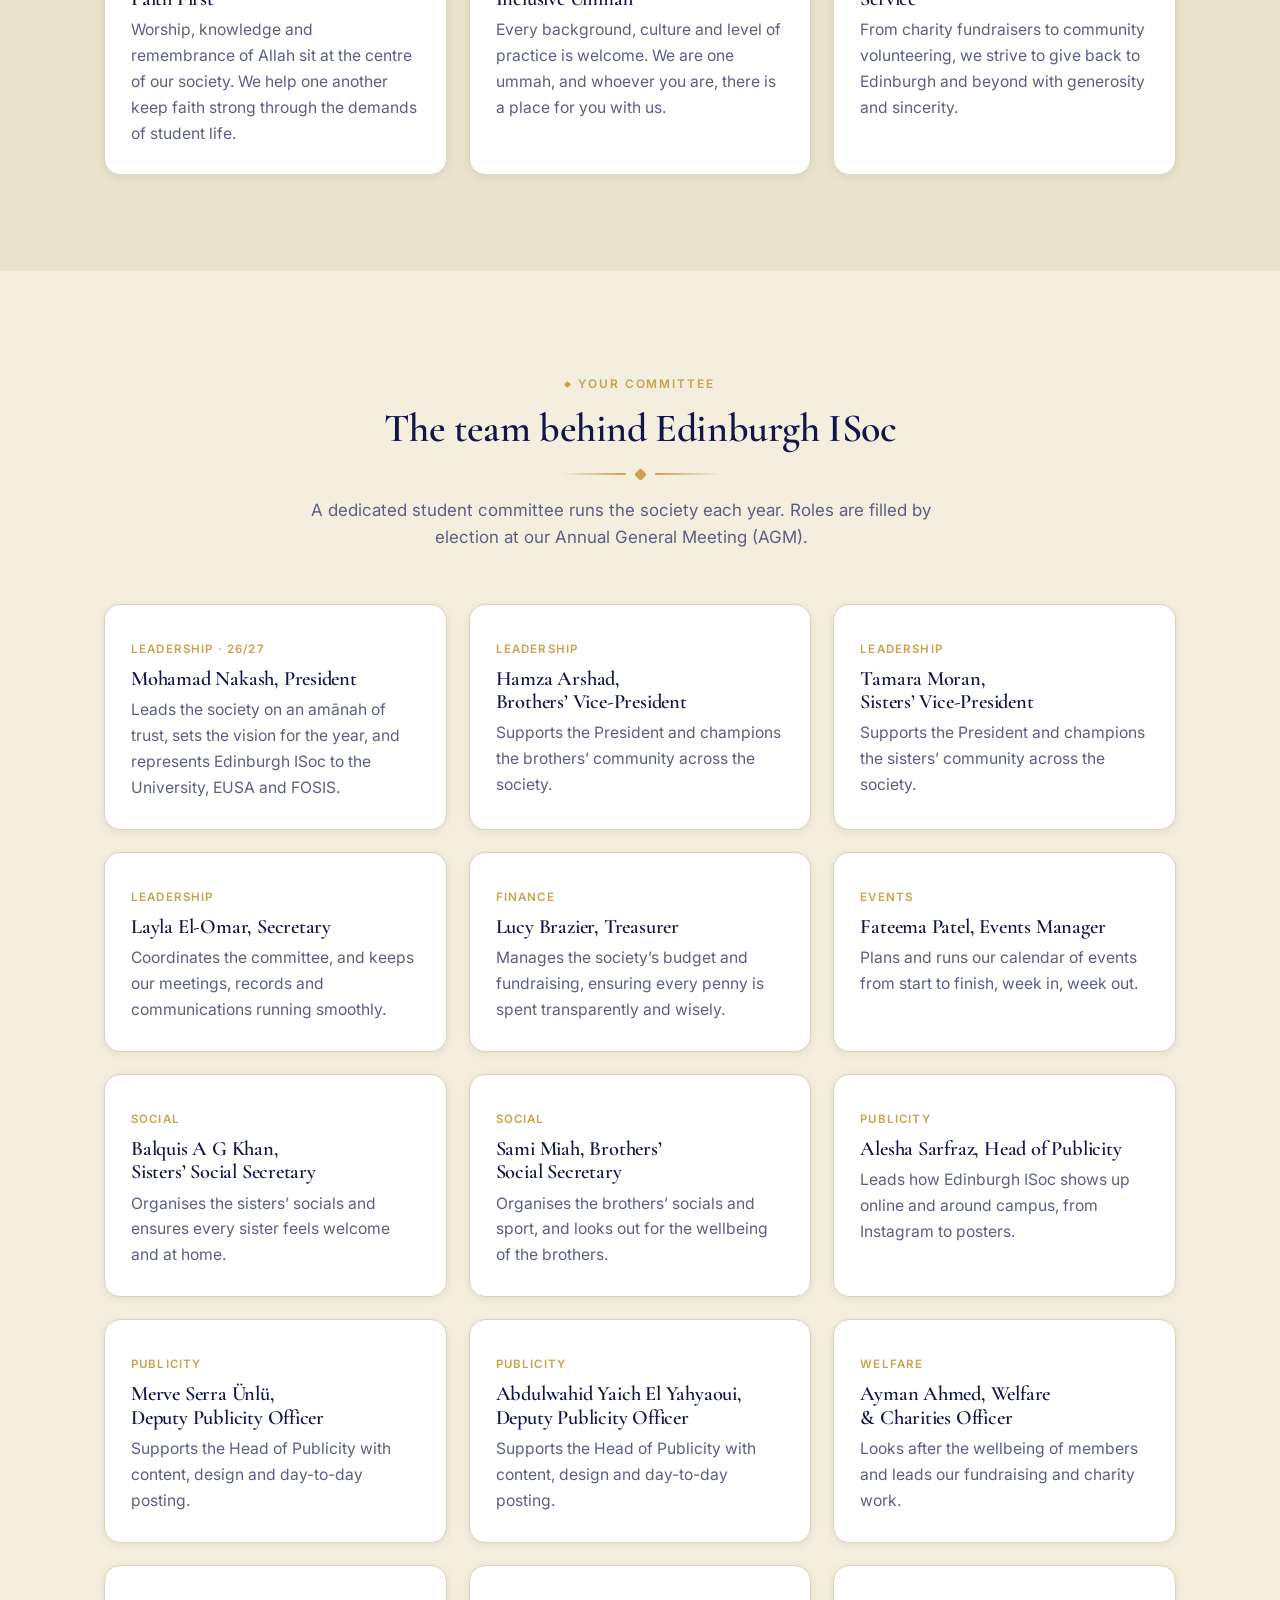
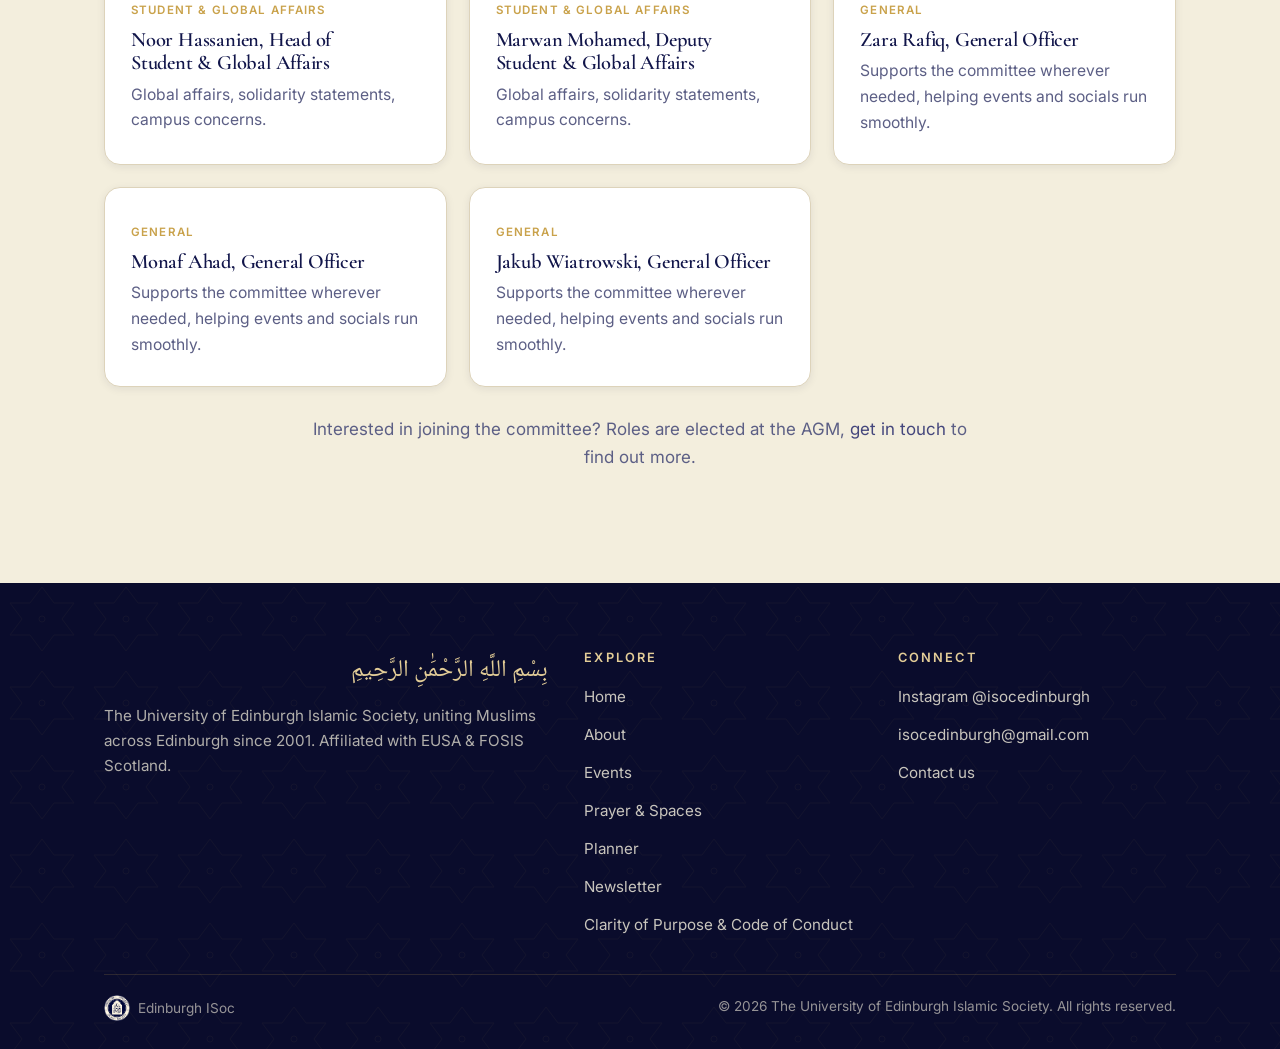
==== commit 5c57fdf6: "Add Newsletter page with Issue 1 of the Student & Global Affairs newsletter New newsletter.html list" ====
--- a/about.html
+++ b/about.html
@@ -32,6 +32,7 @@
         <a href="fixr.html">Events</a>
         <a href="prayer.html">Prayer &amp; Spaces</a>
         <a href="planner.html">Planner</a>
+        <a href="newsletter.html">Newsletter</a>
         <a href="contact.html">Contact</a>
         <a href="https://www.eusa.ed.ac.uk/shop?activity_id=201" class="nav-cta" target="_blank" rel="noopener">Join Us</a>
       </div>
@@ -220,6 +221,7 @@
             <li><a href="fixr.html">Events</a></li>
             <li><a href="prayer.html">Prayer &amp; Spaces</a></li>
             <li><a href="planner.html">Planner</a></li>
+            <li><a href="newsletter.html">Newsletter</a></li>
             <li><a href="conduct.html">Clarity of Purpose &amp; Code of Conduct</a></li>
           </ul>
         </div>
